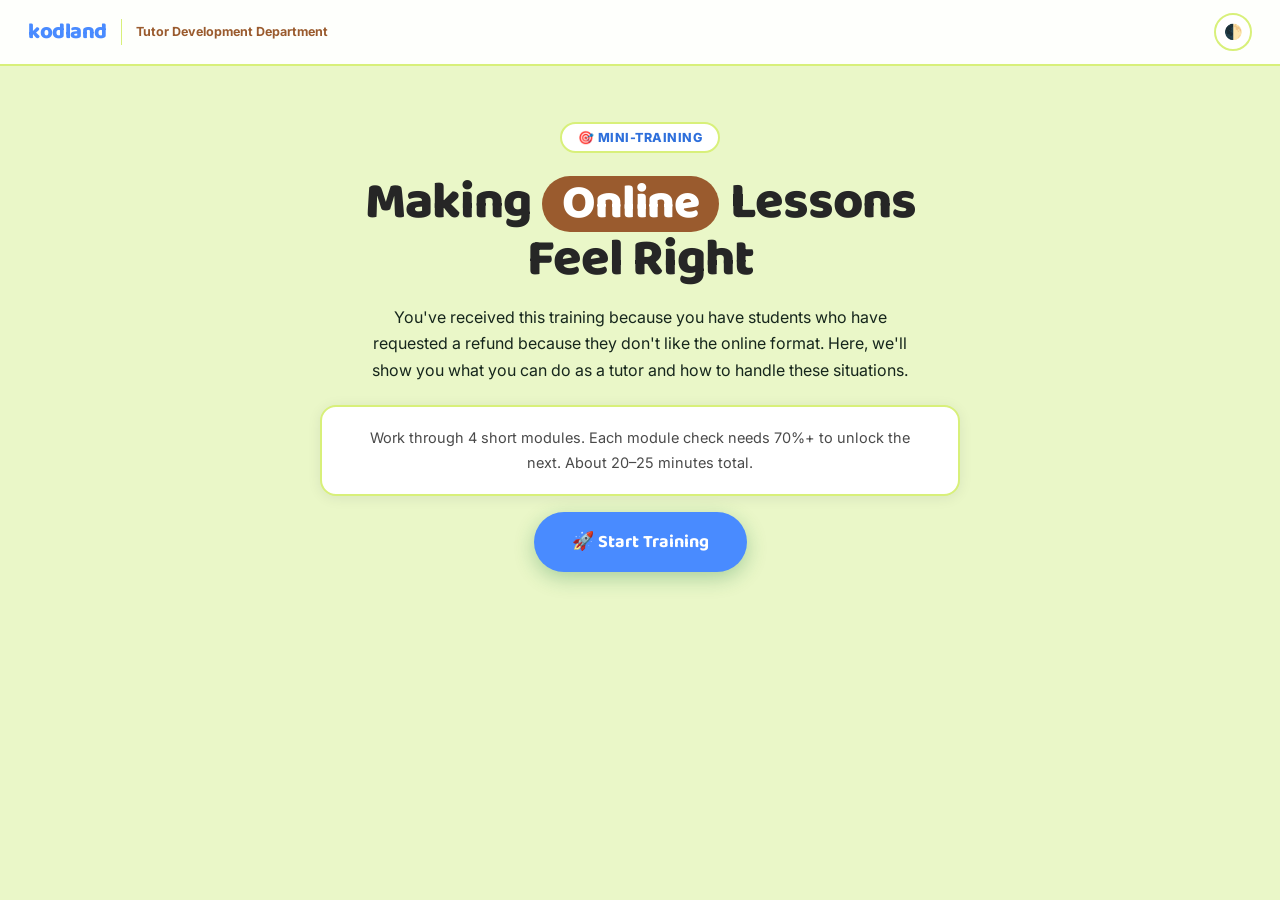
==== index.html @ f3852311 "Add files via upload" ====
<!DOCTYPE html>
<html lang="en">
<head>
<meta charset="UTF-8">
<meta name="viewport" content="width=device-width, initial-scale=1.0">
<title>Mini-Training · Online Format — Kodland Tutor Training</title>
<link href="https://fonts.googleapis.com/css2?family=Baloo+2:wght@600;700;800&family=Inter:wght@400;500;600;700;800&display=swap" rel="stylesheet">
<link rel="stylesheet" href="assets/style.css">
</head>
<body>

<!-- HOME -->
<div id="screen-home" class="screen active">
  <nav class="nav">
    <a class="logo" href="#" onclick="goHome();return false;">
      <span class="logo-mark">kodland</span>
      <span class="logo-div"></span>
      <span class="logo-sub" data-i18n="logoSub"></span>
    </a>
    <div class="nav-r">
      <button class="tbtn" onclick="toggleTheme()">🌓</button>
    </div>
  </nav>
  <div class="hero">
    <div class="hero-inner">
      <div class="eyebrow" data-i18n="heroEyebrow"></div>
      <h1 data-i18n-html="heroTitle"></h1>
      <p data-i18n="heroIntro"></p>
      <div class="card"><p data-i18n="heroWork"></p></div>
      <button class="start-btn" onclick="goDashboard()" data-i18n="startBtn"></button>
    </div>
  </div>
</div>

<!-- DASHBOARD -->
<div id="screen-path" class="screen">
  <nav class="nav">
    <a class="logo" href="#" onclick="goHome();return false;">
      <span class="logo-mark">kodland</span>
      <span class="logo-div"></span>
      <span class="logo-sub" data-i18n="logoSub"></span>
    </a>
    <div class="nav-r">
      <span id="ntag" style="font-size:13px;color:var(--text-muted);font-weight:700;display:none"></span>
      <button class="tbtn" onclick="devUnlockAll()" data-i18n-title="devTitle" title="">🔓</button>
      <button class="tbtn" onclick="toggleTheme()">🌓</button>
    </div>
  </nav>
  <div class="msec">
    <div class="slbl">Your learning path</div>
    <div class="grid" id="mgrid"></div>
  </div>
</div>

<!-- CONTENT -->
<div id="screen-content" class="screen">
  <nav class="nav">
    <a class="logo" href="#" onclick="goHome();return false;">
      <span class="logo-mark">kodland</span>
      <span class="logo-div"></span>
      <span class="logo-sub" data-i18n="logoSub"></span>
    </a>
    <div class="nav-r">
      <button class="tbtn" onclick="goDashboard()" data-i18n-title="backToPath" title="">🏠</button>
      <button class="tbtn" onclick="toggleTheme()">🌓</button>
    </div>
  </nav>
  <div class="cbody" id="contentBody"></div>
</div>

<!-- RESULTS -->
<div id="screen-results" class="screen">
  <nav class="nav">
    <a class="logo" href="#" onclick="goHome();return false;">
      <span class="logo-mark">kodland</span><span class="logo-div"></span><span class="logo-sub" data-i18n="logoSub"></span>
    </a>
    <div class="nav-r"><button class="tbtn" onclick="toggleTheme()">🌓</button></div>
  </nav>
  <div class="rbody" id="resultsBody"></div>
</div>


<script>window.PROG_KEY_OVERRIDE='kl-mt-online_format-progress';</script>
<script src="assets/content-en.js"></script>
<script src="assets/engine.js"></script>
</body>
</html>
---- assets/style.css ----
:root{
  --blue:#498BFF;--blue-d:#2E6FDB;--blue-l:#8FB8FF;
  --coral:#9A5B2E;--coral-d:#7A4521;--pink-hover:#C8895A;--pink-hover-d:#7A4521;
  --green:#D3FF5F;--green-d:#6B9A1E;--green-l:#E9FFB0;
  --ink:#262626;--ink2:#4A4A4A;--muted:#8A8A8A;
  --bg:#EAF7C8;--surface:#FFFFFF;--surface2:#F4FCE0;--border:#D8F07A;
  --text:var(--ink);--text2:var(--ink2);--text-muted:var(--muted);
  --nav-bg:rgba(255,255,255,0.94);--nav-b:#D8F07A;
  --shadow:0 2px 14px rgba(11,31,69,.08);--shadow-h:0 10px 30px rgba(18,59,132,.16);
  --hi-bg:#EEF5FF;--hi-b:#AECBF7;--hi-t:#123B9A;
  --opt-h:#EEF5FF;
  --ok-bg:#EAFBF1;--ok-b:#8FE3B4;--ok-t:#0F7A45;
  --no-bg:#FFF1EF;--no-b:#FFC3B8;--no-t:#B23A26;
  --cute-bg:#FFF9E1;--cute-b:#F6DE94;--cute-t:#8A6412;
  --onbg:var(--ink);--onbg2:var(--ink2);--onbg-muted:var(--muted);
  --r:16px;--rsm:10px;--rpill:999px;
}
[data-theme="dark"]{
  --ink:#ECECEC;--ink2:#B7B7C2;--muted:#8D8D99;
  --bg:#12141A;
  --coral:#D79A66;--coral-d:#9A5B2E;
  --surface:#1C1F27;--surface2:#242830;--border:#333A4A;
  --nav-bg:rgba(18,20,26,0.92);--nav-b:#2A2E3A;
  --shadow:0 2px 14px rgba(0,0,0,.45);--shadow-h:0 10px 30px rgba(0,0,0,.55);
  --hi-bg:rgba(73,139,255,.12);--hi-b:rgba(73,139,255,.4);--hi-t:#8FB8FF;
  --opt-h:#232838;
  --ok-bg:rgba(15,122,69,.15);--ok-b:rgba(15,122,69,.45);--ok-t:#6FE3A4;
  --no-bg:rgba(178,58,38,.15);--no-b:rgba(178,58,38,.45);--no-t:#FF8B76;
  --cute-bg:rgba(138,100,18,.18);--cute-b:rgba(138,100,18,.45);--cute-t:#F6DE94;
  --onbg:var(--ink);--onbg2:var(--ink2);--onbg-muted:var(--muted);
}
*{box-sizing:border-box;margin:0;padding:0}
html{scroll-behavior:smooth}
body{background:var(--bg);color:var(--text);font-family:'Inter',sans-serif;min-height:100vh;overflow-x:hidden;transition:background .25s,color .25s}
.screen{display:none;min-height:100vh;flex-direction:column}
.screen.active{display:flex}
.nav{display:flex;align-items:center;justify-content:space-between;padding:0 28px;height:66px;background:var(--nav-bg);backdrop-filter:blur(14px);border-bottom:2px solid var(--nav-b);position:sticky;top:0;z-index:100}
.logo{display:flex;align-items:center;gap:9px;text-decoration:none;flex-shrink:0}
.logo-mark{font-family:'Baloo 2',sans-serif;font-weight:800;font-size:22px;letter-spacing:-.5px;color:var(--blue);line-height:1;white-space:nowrap}
.logo-sub{font-family:'Inter',sans-serif;font-weight:700;font-size:12.5px;color:var(--coral);white-space:nowrap;line-height:1.3;max-width:180px}
.logo-div{width:1px;height:26px;background:var(--border);margin:0 5px}
.nav-r{display:flex;align-items:center;gap:8px;position:relative}
.tbtn{display:flex;align-items:center;justify-content:center;width:38px;height:38px;border-radius:50%;background:var(--surface);border:2px solid var(--border);color:var(--text2);font-size:15px;cursor:pointer;transition:all .15s;flex-shrink:0}
.tbtn:hover{border-color:var(--blue-l);background:var(--surface2)}
/* HERO */
.hero{padding:56px 40px 40px;text-align:center;position:relative;overflow:hidden}
.hero-inner{position:relative;max-width:640px;margin:0 auto}
.eyebrow{display:inline-flex;align-items:center;gap:6px;background:var(--surface);border:2px solid var(--border);border-radius:var(--rpill);padding:6px 16px;font-family:'Inter',sans-serif;font-size:12.5px;font-weight:800;color:var(--blue-d);margin-bottom:22px;text-transform:uppercase;letter-spacing:.5px}
.hero h1{font-family:'Baloo 2',sans-serif;font-size:clamp(32px,5.2vw,52px);font-weight:800;line-height:1.08;letter-spacing:-1px;color:var(--onbg);margin-bottom:16px}
.h-pill{display:inline-block;background:#9A5B2E;color:#fff;border-radius:var(--rpill);padding:2px 20px;margin:0 2px;font-size:.92em}
.hero p{color:#16261c;font-size:16px;line-height:1.65;margin-bottom:22px;max-width:560px;margin-left:auto;margin-right:auto;position:relative;z-index:1}
[data-theme="dark"] .hero p{color:var(--onbg2)}
.hero-reasons{max-width:560px;margin:0 auto 24px;text-align:left;display:flex;flex-direction:column;gap:10px}
.hr-item{display:flex;gap:13px;align-items:center;background:var(--surface);border:2px solid var(--border);border-radius:14px;padding:13px 17px;font-size:14.5px;color:var(--text2);line-height:1.55;box-shadow:var(--shadow)}
.hr-item .hr-ic{flex-shrink:0;font-size:18px;line-height:1;width:38px;height:38px;border-radius:50%;background:var(--hi-bg);display:flex;align-items:center;justify-content:center}
.hr-item:nth-child(2) .hr-ic{background:#E4F5D3}
.hr-item:nth-child(3) .hr-ic{background:#FFE9F2}
.start-btn{display:inline-block;padding:16px 38px;background:var(--blue);color:#fff;border:none;border-radius:var(--rpill);font-family:'Baloo 2',sans-serif;font-size:18px;font-weight:700;cursor:pointer;transition:all .15s;box-shadow:0 6px 20px rgba(20,120,60,.3);margin-top:4px}
.start-btn:hover{background:var(--pink-hover-d);transform:translateY(-2px);box-shadow:0 8px 24px rgba(212,160,23,.4)}
/* DASHBOARD */
.msec{padding:8px 32px 70px;max-width:1080px;margin:0 auto;width:100%}
.slbl{font-family:'Baloo 2',sans-serif;font-size:13px;font-weight:700;text-transform:uppercase;letter-spacing:1.5px;color:var(--onbg-muted);margin-bottom:16px;margin-top:4px}
.grid{display:grid;grid-template-columns:repeat(auto-fill,minmax(290px,1fr));gap:16px}
.mc{background:var(--surface);border:2px solid var(--border);border-radius:var(--r);overflow:hidden;cursor:pointer;transition:transform .2s,box-shadow .2s,border-color .2s;box-shadow:var(--shadow)}
.mc:hover:not(.locked){transform:translateY(-4px);box-shadow:var(--shadow-h)}
.mc.locked{opacity:.5;cursor:not-allowed}
.mc.done{border-color:var(--blue)}
.mc-stripe{height:7px}
.mc-body{padding:22px}
.mc-top{display:flex;align-items:center;justify-content:space-between;margin-bottom:9px}
.mc-num{font-size:12px;font-weight:800;letter-spacing:.8px;text-transform:uppercase;color:var(--text-muted)}
.mc-em{font-size:32px}
.mc-title{font-family:'Baloo 2',sans-serif;font-size:22px;font-weight:700;letter-spacing:-.2px;color:var(--text);margin-bottom:7px;line-height:1.15}
.mc-desc{font-size:14.5px;color:var(--text2);line-height:1.6}
.mc-foot{margin-top:16px;display:flex;align-items:center;justify-content:space-between}
.badge{font-family:'Inter',sans-serif;font-size:11px;font-weight:800;letter-spacing:.3px;padding:5px 13px;border-radius:var(--rpill);text-transform:uppercase}
.bd{background:#E4F5D3;color:var(--green-d);border:1.5px solid var(--green)}
.bs{background:var(--coral);color:#fff;border:1.5px solid var(--coral-d)}
.bl{background:var(--surface2);color:var(--text-muted);border:1.5px solid var(--border)}
.br{background:#DCEBFF;color:var(--blue-d);border:1.5px solid var(--blue-l)}
[data-theme="dark"] .bd{background:rgba(211,255,95,.15);color:var(--green);border-color:rgba(211,255,95,.4)}
[data-theme="dark"] .br{background:rgba(73,139,255,.15);color:var(--blue-l);border-color:rgba(73,139,255,.4)}
.stag{font-size:12.5px;color:var(--text-muted);font-weight:600}
.stag b{color:var(--text)}
/* CONTENT */
.cbody{padding:38px 40px 60px;max-width:820px;margin:0 auto;width:100%;flex:1}
.meyebrow{font-size:11.5px;font-weight:800;text-transform:uppercase;letter-spacing:1px;color:var(--onbg-muted);margin-bottom:9px}
.mh1{font-family:'Baloo 2',sans-serif;font-size:clamp(26px,4vw,38px);font-weight:800;letter-spacing:-.6px;line-height:1.12;color:var(--onbg);margin-bottom:16px}
.mobj{background:var(--surface);border:2px solid var(--border);border-left:5px solid var(--coral);border-radius:0 var(--rsm) var(--rsm) 0;padding:14px 18px;font-size:14.5px;color:var(--text2);line-height:1.6;margin-bottom:34px}
.mobj strong{color:var(--text)}
.sch{font-family:'Baloo 2',sans-serif;font-size:24px;font-weight:800;margin:44px 0 18px;color:var(--onbg);display:flex;align-items:center;gap:12px;letter-spacing:-.3px}
.sch::before{content:'';width:12px;height:12px;border-radius:4px;background:var(--coral);flex-shrink:0;transform:rotate(45deg)}
.sch::after{content:'';flex:1;height:3px;background:var(--coral);border-radius:2px;opacity:.4}
.card{background:var(--surface);border:2px solid var(--border);border-radius:var(--r);padding:19px 21px;margin-bottom:12px;box-shadow:var(--shadow)}
.card h4{font-family:'Baloo 2',sans-serif;font-size:15px;font-weight:700;color:var(--text);margin-bottom:8px}
.card p,.card li{font-size:14.5px;color:var(--text2);line-height:1.7}
.card ul,.card ol{padding-left:18px}
.card li{margin-bottom:6px}
.card p strong,.card li strong{color:var(--text)}
.card p{margin-bottom:10px}
.card p:last-child{margin-bottom:0}
.tbl-wrap{overflow-x:auto;margin-top:4px}
.card table{width:100%;border-collapse:collapse;font-size:13.6px;line-height:1.55}
.card th{text-align:left;padding:9px 11px;border-bottom:2px solid var(--border);font-family:'Baloo 2',sans-serif;font-size:12.8px;color:var(--text)}
.card td{padding:9px 11px;border-bottom:1px solid var(--border);color:var(--text2);vertical-align:top}
.card tr:last-child td{border-bottom:none}
.card.hi{background:var(--hi-bg);border-color:var(--hi-b)}
.card.hi h4{color:var(--hi-t);font-size:16.5px}
.card.hi p,.card.hi li{color:var(--hi-t);opacity:.92}
.card.ok{background:var(--ok-bg);border-color:var(--ok-b)}
.card.ok h4{color:var(--ok-t)}
.card.ok p,.card.ok li{color:var(--ok-t);opacity:.92}
.card.danger{background:var(--no-bg);border-color:var(--no-b)}
.card.danger h4{color:var(--no-t)}
.card.danger p,.card.danger li{color:var(--no-t);opacity:.92}
.card.danger th{color:var(--no-t);border-color:var(--no-b)}
.card.danger td{color:var(--no-t);opacity:.9;border-color:var(--no-b)}
.card.cute{background:var(--cute-bg);border-color:var(--cute-b)}
.card.cute h4{color:var(--cute-t);font-size:16.5px}
.card.cute p,.card.cute li{color:var(--cute-t);opacity:.92}
.acc-item{background:var(--surface);border:2px solid var(--border);border-radius:var(--r);margin-bottom:12px;box-shadow:var(--shadow);overflow:hidden}
.acc-item summary{cursor:pointer;list-style:none;padding:18px 22px;font-family:'Baloo 2',sans-serif;font-weight:700;font-size:16px;display:flex;align-items:center;justify-content:space-between;gap:10px}
.acc-item summary::-webkit-details-marker{display:none}
.acc-item summary::after{content:'▾';font-size:14px;color:var(--text-muted);flex-shrink:0;transition:transform .2s}
.acc-item[open] summary::after{transform:rotate(180deg)}
.acc-item .acc-body{padding:0 22px 20px}
.acc-big-title{font-family:'Baloo 2',sans-serif;font-weight:800;font-size:23px;margin:30px 0 16px;text-align:center}
.sib{padding:16px 18px}
.sib-head{display:flex;align-items:center;gap:14px;margin-bottom:10px}
.sib-ic{font-size:38px;line-height:1;flex-shrink:0;width:52px;height:52px;display:flex;align-items:center;justify-content:center;background:var(--surface2);border-radius:50%}
.sib-head h4{font-family:'Baloo 2',sans-serif;font-size:19px;font-weight:800;line-height:1.25;color:var(--text)}
.sib-body{font-size:13.5px;line-height:1.55}
.sib-body ul,.sib-body ol{margin:0;padding-left:20px}
.sib-body li{margin-bottom:5px}
.sib-body p{margin-bottom:6px}
.notice-line{display:flex;align-items:flex-start;gap:10px;background:var(--surface2);border-radius:var(--rsm);padding:12px 14px;margin-bottom:12px;font-size:13.5px;line-height:1.5}
.notice-line .nl-ic{font-size:22px;flex-shrink:0}
.doavoid{display:grid;grid-template-columns:1fr 1fr;gap:14px;margin-bottom:14px}
@media(max-width:600px){.doavoid{grid-template-columns:1fr}}
.doavoid .dobox,.doavoid .avoidbox{border-radius:var(--r);padding:18px 19px;box-shadow:var(--shadow)}
.doavoid .dobox{background:var(--ok-bg);border:2px solid var(--ok-b)}
.doavoid .avoidbox{background:var(--no-bg);border:2px solid var(--no-b)}
.doavoid h5{font-family:'Baloo 2',sans-serif;font-weight:800;font-size:14.5px;margin-bottom:11px;display:flex;align-items:center;gap:7px}
.doavoid .dobox h5{color:var(--ok-t)}
.doavoid .avoidbox h5{color:var(--no-t)}
.doavoid ul{list-style:none;padding:0;margin:0;display:flex;flex-direction:column;gap:10px}
.doavoid li{display:flex;gap:8px;font-size:13.6px;line-height:1.55}
.doavoid .dobox li{color:var(--ok-t)}
.doavoid .avoidbox li{color:var(--no-t)}
.doavoid li .lic{flex-shrink:0}
.doavoid em{opacity:.85}
.pattern-row{display:grid;grid-template-columns:repeat(3,1fr);gap:14px;margin-bottom:14px}
@media(max-width:760px){.pattern-row{grid-template-columns:1fr}}
.pattern-card{background:var(--surface);border:2px solid var(--border);border-radius:var(--r);padding:22px 20px;box-shadow:var(--shadow);text-align:center;display:flex;flex-direction:column}
.pattern-ic{font-size:38px;margin-bottom:10px}
.pattern-title{font-family:'Baloo 2',sans-serif;font-weight:800;font-size:16px;margin-bottom:9px;color:var(--text)}
.pattern-desc{font-size:12.8px;color:var(--text2);margin-bottom:12px;line-height:1.5;font-style:italic}
.pattern-note{font-size:12.8px;color:var(--text2);line-height:1.55;text-align:left;background:var(--surface2);border-radius:10px;padding:11px 13px;margin-top:auto}
.mobj-box{display:flex;gap:16px;align-items:flex-start;background:var(--surface);border:2px solid var(--border);border-radius:var(--r);padding:18px 20px;margin-bottom:34px;box-shadow:var(--shadow)}
.mobj-ic{width:46px;height:46px;border-radius:50%;background:var(--hi-bg);display:flex;align-items:center;justify-content:center;font-size:21px;flex-shrink:0}
.mobj-txt strong{font-family:'Baloo 2',sans-serif;font-size:11.5px;text-transform:uppercase;letter-spacing:.6px;color:var(--coral);display:block;margin-bottom:5px}
.mobj-txt p{font-size:14.5px;color:var(--text2);line-height:1.6;margin:0}
.mc-em-circle{width:54px;height:54px;border-radius:50%;display:flex;align-items:center;justify-content:center;font-size:27px;flex-shrink:0}
.co-star{background:#FFF6DC;border-color:#F4D883;color:#8A6412}
[data-theme="dark"] .co-star{background:rgba(244,216,131,.15);border-color:rgba(244,216,131,.4);color:#F4D883}
.step-flow{display:flex;align-items:stretch;gap:8px;margin-bottom:14px;flex-wrap:wrap}
.step-box{flex:1;min-width:160px;background:var(--surface);border:2px solid var(--border);border-radius:var(--r);padding:18px 15px;text-align:center;box-shadow:var(--shadow);display:flex;flex-direction:column;align-items:center;justify-content:flex-start}
.step-ic{font-size:32px;margin-bottom:9px}
.step-lbl{font-size:13px;color:var(--text2);line-height:1.45;font-weight:600}
.step-arrow{display:flex;align-items:center;justify-content:center;font-size:22px;color:var(--coral);flex:0 0 auto;font-weight:800}
@media(max-width:700px){.step-flow{flex-direction:column}.step-arrow{transform:rotate(90deg);margin:-4px auto}}
.bigstat{display:flex;gap:22px;align-items:center;background:var(--surface);border:2px solid var(--border);border-radius:var(--r);padding:24px 26px;margin-bottom:14px;box-shadow:var(--shadow)}
.bigstat-num{font-family:'Baloo 2',sans-serif;font-size:54px;font-weight:800;color:var(--blue-d);flex-shrink:0;line-height:1;min-width:110px;text-align:center}
.bigstat-txt{font-size:14px;color:var(--text2);line-height:1.65}
.bigstat-txt strong{color:var(--text)}
@media(max-width:560px){.bigstat{flex-direction:column;text-align:center}}
.ck-list{display:flex;flex-direction:column;gap:11px;background:var(--surface);border:2px solid var(--border);border-radius:var(--r);padding:18px 20px;margin-bottom:12px;box-shadow:var(--shadow)}
.ck-row{display:flex;gap:11px;align-items:flex-start;font-size:14px;color:var(--text2);line-height:1.55}
.ck-box{flex-shrink:0;font-size:18px;color:var(--blue-d);margin-top:-1px}
.nc-list{display:flex;flex-direction:column;gap:12px;margin-bottom:12px}
.nc-row{display:flex;gap:14px;align-items:flex-start;background:var(--surface);border:2px solid var(--border);border-radius:var(--r);padding:15px 18px;box-shadow:var(--shadow)}
.nc-num{flex-shrink:0;width:32px;height:32px;border-radius:50%;background:var(--blue-l);color:var(--blue-d);display:flex;align-items:center;justify-content:center;font-family:'Baloo 2',sans-serif;font-weight:800;font-size:15px}
.nc-txt{font-size:14px;color:var(--text2);line-height:1.6;padding-top:4px}
.mt-pic-crop{position:relative;overflow:hidden;border-radius:var(--r);border:2px solid var(--border);box-shadow:var(--shadow);margin:4px 0 14px;background:var(--surface)}
.mt-pic-crop img{position:absolute;display:block;max-width:none;height:auto}
.sib-strat{display:inline-flex;align-items:center;gap:6px;font-family:'Baloo 2',sans-serif;font-weight:800;font-size:15px;color:var(--coral-d);text-transform:uppercase;letter-spacing:.5px;margin:0 0 6px}
.dt{margin-bottom:16px;scroll-margin-top:90px}
.dt-bar{display:grid;grid-template-columns:repeat(auto-fit,minmax(150px,1fr));gap:10px;margin-bottom:14px}
@media(max-width:700px){.dt-bar{grid-template-columns:repeat(2,1fr)}}
.dt-btn{display:flex;flex-direction:column;align-items:center;gap:6px;background:var(--surface);border:2px solid var(--border);border-radius:var(--r);padding:14px 8px 12px;font-family:'Baloo 2',sans-serif;font-weight:800;font-size:14.5px;color:var(--text2);cursor:pointer;box-shadow:var(--shadow);transition:transform .15s,border-color .15s,background .15s}
.dt-btn:hover{transform:translateY(-2px)}
.dt-btn.on{border-color:var(--coral);background:var(--hi-bg);color:var(--text)}
.dt-btn-ic{font-size:36px;line-height:1}
.dt-btn-lbl{line-height:1.2;text-align:center}
.dt-panel{display:none}
.dt-panel.on{display:block;animation:dtIn .25s ease}
@keyframes dtIn{from{opacity:0;transform:translateY(6px)}to{opacity:1;transform:none}}
.dt-intro{display:flex;gap:16px;align-items:flex-start;background:var(--surface);border:2px solid var(--border);border-left:6px solid var(--coral);border-radius:var(--r);padding:18px 20px;margin-bottom:12px;box-shadow:var(--shadow)}
.dt-intro-ic{font-size:46px;line-height:1;flex-shrink:0}
.dt-intro-t{font-family:'Baloo 2',sans-serif;font-weight:800;font-size:20px;color:var(--text);margin-bottom:4px}
.dt-intro p{font-size:14.5px;color:var(--text2);line-height:1.65;margin:0}
.dt-intro p strong{color:var(--text)}
.dt-panel .icon-grid{grid-template-columns:repeat(auto-fit,minmax(300px,1fr))}
.dt-panel .icon-grid-item{padding:16px 16px}
.dt-panel .igi-ic{width:56px;height:56px;font-size:30px}
.dt-panel .igi-txt{font-size:14px}
.dt-next{display:block;margin:6px 0 0 auto;background:var(--coral);color:#fff;border:none;border-radius:999px;padding:11px 22px;font-family:'Baloo 2',sans-serif;font-weight:800;font-size:14.5px;cursor:pointer;box-shadow:var(--shadow)}
.dt-next:hover{background:var(--pink-hover-d)}
.dt-done{text-align:right;font-family:'Baloo 2',sans-serif;font-weight:800;font-size:14.5px;color:var(--green-d);margin-top:6px}
.co-body .cv-see{display:flex;gap:8px;align-items:flex-start;margin-bottom:8px}
.co-body .cv-do{display:flex;gap:8px;align-items:flex-start}
.co-body .cv-lbl{flex-shrink:0;font-size:15px}
.icon-grid{display:grid;grid-template-columns:repeat(auto-fit,minmax(220px,1fr));gap:12px;margin-bottom:12px}
.icon-grid-item{display:flex;gap:12px;align-items:flex-start;background:var(--surface);border:2px solid var(--border);border-radius:var(--r);padding:15px 16px;box-shadow:var(--shadow)}
.igi-ic{font-size:24px;flex-shrink:0;width:36px;height:36px;border-radius:50%;background:var(--hi-bg);display:flex;align-items:center;justify-content:center}
.igi-txt{font-size:13.5px;color:var(--text2);line-height:1.55}
.igi-txt strong{color:var(--text)}
.tl-wrap{display:flex;flex-direction:column;margin-bottom:14px}
.tl-item{display:flex;gap:14px;background:var(--surface);border:2px solid var(--border);border-radius:var(--r);padding:16px 18px;box-shadow:var(--shadow)}
.tl-ic{width:42px;height:42px;border-radius:50%;background:var(--hi-bg);display:flex;align-items:center;justify-content:center;font-size:20px;flex-shrink:0}
.tl-lbl{font-family:'Baloo 2',sans-serif;font-weight:800;font-size:12.5px;color:var(--coral-d);text-transform:uppercase;letter-spacing:.4px;margin-bottom:7px}
.tl-body{flex:1}
.tl-body ul{padding-left:18px;margin:0}
.tl-body li{font-size:13.5px;color:var(--text2);line-height:1.6;margin-bottom:5px}
.tl-body li:last-child{margin-bottom:0}
.tl-connector{width:2px;height:16px;background:var(--border);margin-left:39px}
.tbl-full{width:100vw;position:relative;left:50%;right:50%;margin-left:-50vw;margin-right:-50vw;padding:0 max(20px,calc(50vw - 570px));overflow-x:auto;box-sizing:border-box}
.tbl-full table{min-width:1100px}
.tbl-full .card{margin:0}
.tbl-full table tr:nth-child(even){background:var(--surface2)}
.tbl-full table th{position:sticky;top:0;background:var(--blue);color:#fff}
.rule-row{display:flex;flex-direction:column;gap:10px;margin-bottom:14px}
.rule-card{display:flex;gap:14px;align-items:flex-start;background:var(--surface);border:2px solid var(--border);border-left:5px solid var(--blue);border-radius:var(--r);padding:15px 18px;box-shadow:var(--shadow)}
.rule-num{width:32px;height:32px;border-radius:50%;background:var(--blue);color:#fff;font-family:'Baloo 2',sans-serif;font-weight:800;font-size:14px;display:flex;align-items:center;justify-content:center;flex-shrink:0}
.rule-ic{font-size:22px;flex-shrink:0}
.rule-txt{font-size:13.8px;color:var(--text2);line-height:1.55}
.rule-txt strong{color:var(--text)}
.bo-mock{background:#211E33;border-radius:16px;padding:22px 22px 18px;color:#EDEAF9;font-family:'Segoe UI',Inter,sans-serif;margin-bottom:14px;box-shadow:var(--shadow-h);position:relative;margin-top:10px}
.bo-mock-tag{position:absolute;top:-12px;left:18px;background:var(--coral);color:#fff;font-family:'Baloo 2',sans-serif;font-size:11px;font-weight:800;padding:5px 13px;border-radius:999px;text-transform:uppercase;letter-spacing:.4px;box-shadow:0 3px 8px rgba(0,0,0,.25)}
/* BO SIMULATION EMBED (breaks out of the content column on purpose) */
.sim-embed{position:relative;left:50%;right:50%;margin-left:-50vw;margin-right:-50vw;width:100vw;max-width:100vw;margin-top:18px;margin-bottom:22px}
.sim-embed-inner{max-width:1440px;margin:0 auto;padding:0 16px}
.sim-embed-tag{display:inline-block;background:var(--coral);color:#fff;font-family:'Baloo 2',sans-serif;font-size:11px;font-weight:800;padding:5px 13px;border-radius:999px;text-transform:uppercase;letter-spacing:.4px;margin-bottom:10px}
.sim-embed iframe{width:100%;height:480px;border:2px solid var(--border);border-radius:16px;box-shadow:var(--shadow-h);display:block;background:#211E33}
@media(max-width:760px){.sim-embed iframe{height:420px}}
.bo-tabs{display:flex;gap:8px;margin-bottom:14px;flex-wrap:wrap}
.bo-tab{padding:8px 16px;border-radius:8px;border:1px solid #3A3460;background:#2C2846;color:#C3BEDA;font-size:12.5px;font-weight:700;cursor:pointer;font-family:inherit}
.bo-tab.active{background:#498BFF;color:#fff;border-color:#498BFF}
.bo-field{display:flex;gap:10px;padding:9px 0;border-bottom:1px solid rgba(255,255,255,.07);font-size:13px;color:#C3BEDA}
.bo-field:last-child{border-bottom:none}
.bo-field b{color:#fff;min-width:110px;display:inline-block}
.bo-comment{background:#2C2846;border-radius:10px;padding:13px 15px;font-size:12.8px;color:#C3BEDA;line-height:1.65;margin-top:2px}
.bo-comment .role{display:inline-block;background:#3A3460;color:#AEB8FA;font-size:10px;font-weight:800;padding:2px 8px;border-radius:5px;margin-bottom:7px}
.bo-progress-head{display:flex;justify-content:space-between;align-items:flex-start;flex-wrap:wrap;gap:10px;margin-bottom:14px}
.bo-select{background:#342E56;border:1px solid #3A3460;color:#EDEAF9;padding:7px 12px;border-radius:8px;font-size:12.5px;font-family:inherit}
.bo-status{font-size:12px;color:#C3BEDA;display:flex;align-items:center;gap:4px;flex-wrap:wrap}
.bo-status b{color:#fff}
.bo-info-ic{width:22px;height:22px;border-radius:50%;background:#342E56;color:#8FB8FF;display:inline-flex;align-items:center;justify-content:center;font-size:12px;cursor:pointer;border:1px solid #3A3460;margin-left:4px}
.bo-grid-row{display:flex;align-items:center;gap:10px;margin-bottom:12px;flex-wrap:wrap}
.bo-mod-lbl{width:28px;font-weight:800;color:#fff;font-size:13px;flex-shrink:0}
.bo-cell-wrap{display:flex;flex-direction:column;align-items:center;gap:4px;width:66px}
.bo-cell-lbl{font-size:9.5px;color:#8B85A6}
.bo-cell{padding:6px 0;width:100%;text-align:center;border-radius:999px;font-size:11px;font-weight:700}
.bo-cell.attended{background:rgba(52,211,153,.18);color:#7FE8BE}
.bo-cell.absent{background:rgba(242,113,109,.2);color:#FF9C97}
.bo-cell.notsubmitted{background:rgba(242,140,109,.22);color:#FFA98F}
.bo-cell.reviewed{background:rgba(52,211,153,.18);color:#7FE8BE}
.bo-cell.next{background:#342E56;color:#6b6584}
.bo-mod-total{font-size:11.5px;color:#8B85A6;margin-left:4px}
.bo-legend{display:none;position:absolute;top:6px;right:0;background:#fff;color:#2a2540;border-radius:10px;padding:15px 17px;box-shadow:0 10px 30px rgba(0,0,0,.45);z-index:20;width:min(430px,90vw);font-size:12px}
.bo-legend.show{display:block}
.bo-legend-cols{display:grid;grid-template-columns:1fr 1fr;gap:16px}
.bo-legend h6{font-size:11px;text-transform:uppercase;letter-spacing:.4px;color:#8A84A3;margin-bottom:8px}
.bo-legend-row{display:flex;align-items:center;gap:7px;margin-bottom:7px;line-height:1.3}
.bo-legend-dot{width:10px;height:10px;border-radius:50%;flex-shrink:0}
@media(max-width:560px){.bo-legend-cols{grid-template-columns:1fr}.bo-cell-wrap{width:58px}}
.two-col{display:grid;grid-template-columns:1fr 1fr;gap:12px}
@media(max-width:600px){.two-col{grid-template-columns:1fr}}
.three-col{display:grid;grid-template-columns:1fr 1fr 1fr;gap:12px}
@media(max-width:760px){.three-col{grid-template-columns:1fr}}
.divider{border:none;border-top:2px solid var(--border);margin:34px 0}
.ctabtn{display:block;width:100%;padding:17px;background:var(--blue);color:#fff;border:none;border-radius:var(--rpill);font-family:'Baloo 2',sans-serif;font-size:18px;font-weight:700;cursor:pointer;transition:all .15s;margin-bottom:40px;margin-top:4px;box-shadow:0 4px 16px rgba(20,120,60,.28)}
.ctabtn:hover{background:var(--pink-hover-d);transform:translateY(-2px);box-shadow:0 6px 20px rgba(212,160,23,.4)}
.ctabtn:disabled{opacity:.4;cursor:not-allowed;transform:none;box-shadow:none}
@media(max-width:640px){.cbody,.msec,.hero{padding-left:18px;padding-right:18px}}
/* VIDEO SLOT (placeholder — no footage yet) */
.vslot{background:#000000;border:2px solid #2A2A2A;border-radius:var(--r);padding:22px 22px 20px;margin-bottom:12px;color:#EAEAEA}
.vslot-top{display:flex;align-items:center;gap:10px;margin-bottom:10px}
.vslot-ic{width:38px;height:38px;border-radius:50%;background:rgba(255,255,255,.08);display:flex;align-items:center;justify-content:center;font-size:17px;flex-shrink:0}
.vslot-title{font-family:'Baloo 2',sans-serif;font-weight:700;font-size:15px;color:#fff}
.vslot-meta{font-size:11.5px;color:#8FB8FF;text-transform:uppercase;letter-spacing:.5px;font-weight:800;margin-top:2px}
.vslot-frame{background:#000000;border:1px solid rgba(255,255,255,.15);border-radius:12px;padding:26px;text-align:center;margin-bottom:12px;overflow:hidden}
.vslot-frame .big{font-size:30px;margin-bottom:6px}
.vslot-frame .lbl{font-size:12.5px;color:#8FB8FF;font-weight:700}
.vslot-brief{font-size:13px;line-height:1.6;color:#CFCFCF;font-style:italic}
/* CALLOUT (guide-style emoji callouts) */
.callout{display:flex;gap:12px;border-radius:var(--rsm);padding:15px 17px;margin-bottom:12px;font-size:14.3px;line-height:1.68;border:1.5px solid}
.co-ic{font-size:19px;flex-shrink:0;margin-top:1px}
.co-body p{margin-bottom:8px}
.co-body p:last-child{margin-bottom:0}
.co-body ul,.co-body ol{padding-left:18px;margin-bottom:8px}
.co-body li{margin-bottom:4px}
.co-target{background:var(--hi-bg);border-color:var(--hi-b);color:var(--hi-t)}
.co-warn{background:#FFF6EE;border-color:#FBD9B0;color:#9A5B12}
[data-theme="dark"] .co-warn{background:rgba(154,91,18,.18);border-color:rgba(154,91,18,.45);color:#F5B971}
.co-danger{background:var(--no-bg);border-color:var(--no-b);color:var(--no-t)}
.co-ok{background:var(--ok-bg);border-color:var(--ok-b);color:var(--ok-t)}
.co-cute{background:var(--cute-bg);border-color:var(--cute-b);color:var(--cute-t)}
.co-idea{background:#EFFAFF;border-color:#B9E6FA;color:#0B5E85}
[data-theme="dark"] .co-idea{background:rgba(11,94,133,.18);border-color:rgba(11,94,133,.45);color:#7FD4F5}
.co-loop{background:var(--hi-bg);border-color:var(--hi-b);color:var(--hi-t)}
.co-body b,.co-body strong{color:inherit}
/* INTERACTION (selection-based exercises) */
.ix-wrap{background:var(--surface);border:2px solid var(--border);border-radius:var(--r);padding:24px;margin-bottom:16px;box-shadow:var(--shadow)}
.ix-badge{display:inline-flex;align-items:center;gap:6px;background:#DDF3E5;color:var(--blue-d);border:1.5px solid var(--blue-l);border-radius:var(--rpill);padding:5px 14px;font-size:11.5px;font-weight:800;text-transform:uppercase;letter-spacing:.4px;margin-bottom:14px}
[data-theme="dark"] .ix-badge{background:rgba(143,224,180,.15);color:var(--blue-l)}
.ix-title{font-family:'Baloo 2',sans-serif;font-size:18px;font-weight:800;color:var(--text);margin-bottom:8px}
.ix-instr{font-size:14px;color:var(--text2);line-height:1.6;margin-bottom:18px}
.ix-card{background:var(--surface2);border:2px solid var(--border);border-radius:var(--rsm);padding:14px 16px;margin-bottom:10px;font-size:14px;color:var(--text);cursor:pointer;transition:all .15s;line-height:1.55}
.ix-card:hover:not(.locked){border-color:var(--blue-l);transform:translateY(-1px)}
.ix-card.locked{cursor:default}
.ix-card.correct{background:var(--ok-bg);border-color:var(--ok-b);color:var(--ok-t)}
.ix-card.wrong{background:var(--no-bg);border-color:var(--no-b);color:var(--no-t)}
.ix-zones{display:grid;grid-template-columns:repeat(auto-fit,minmax(180px,1fr));gap:10px;margin-top:14px}
.ix-zone{border:2px dashed var(--border);border-radius:var(--rsm);padding:12px;text-align:center;font-family:'Baloo 2',sans-serif;font-weight:700;font-size:13px;color:var(--text2)}
.ix-zone-btn{display:block;width:100%;padding:9px 8px;margin-top:8px;border-radius:8px;border:2px solid var(--border2,var(--border));background:var(--surface);font-family:'Inter',sans-serif;font-weight:700;font-size:12.5px;cursor:pointer;color:var(--text2)}
.ix-zone-btn:hover:not(:disabled){border-color:var(--blue-l);color:var(--blue-d)}
.ix-zone-btn:disabled{opacity:.4;cursor:not-allowed}
.ix-zone-btn.correct-zone{opacity:1!important;background:var(--ok-bg);border-color:var(--ok-b);color:var(--ok-t)}
.ix-zone-btn.wrong-zone{opacity:1!important;background:var(--no-bg);border-color:var(--no-b);color:var(--no-t)}
.ix-fb{margin-top:8px;font-size:13px;line-height:1.55;border-radius:8px;padding:9px 12px}
.ix-fb.ok{background:var(--ok-bg);color:var(--ok-t)}
.ix-fb.bad{background:var(--no-bg);color:var(--no-t)}
.ix-progress{font-size:12.5px;color:var(--text-muted);font-weight:700;margin-top:14px;text-align:right}
.ix-nextbtn{display:none;margin-top:16px;width:100%;padding:14px;background:var(--blue);color:#fff;border:none;border-radius:var(--rpill);font-family:'Baloo 2',sans-serif;font-size:16px;font-weight:700;cursor:pointer}
.ix-nextbtn.show{display:block}
.ix-nextbtn:hover{background:var(--pink-hover-d)}
.ix-sim-link{display:flex;gap:16px;align-items:center;background:var(--hi-bg);border:2px solid var(--hi-b);border-radius:var(--r);padding:20px;margin-bottom:16px}
.ix-sim-link .em{font-size:34px;flex-shrink:0}
.ix-sim-link a.simbtn{display:inline-block;margin-top:8px;background:var(--blue);color:#fff;padding:10px 20px;border-radius:var(--rpill);font-family:'Baloo 2',sans-serif;font-weight:700;font-size:14px;text-decoration:none}
.ix-sim-link a.simbtn:hover{background:var(--pink-hover-d)}
/* QUIZ */
.qbody{padding:38px 40px;max-width:700px;margin:0 auto;width:100%;flex:1}
.qpt{height:8px;background:var(--surface2);border:1.5px solid var(--border);border-radius:var(--rpill);margin-bottom:38px;overflow:hidden}
.qpf{height:100%;background:linear-gradient(90deg,var(--blue),var(--coral));border-radius:var(--rpill);transition:width .4s ease}
.qctr{font-size:12.5px;font-weight:800;text-transform:uppercase;letter-spacing:1px;color:var(--onbg-muted);margin-bottom:11px}
.qtxt{font-family:'Baloo 2',sans-serif;font-size:22px;font-weight:700;letter-spacing:-.3px;line-height:1.35;margin-bottom:28px;color:var(--onbg)}
.qopts{display:flex;flex-direction:column;gap:11px}
.qopt{background:var(--surface);border:2px solid var(--border);border-radius:var(--r);padding:15px 19px;cursor:pointer;font-size:14.5px;color:var(--text);font-family:'Inter',sans-serif;font-weight:500;transition:all .15s;text-align:left;line-height:1.5;box-shadow:var(--shadow)}
.qopt:hover:not(.answered){background:var(--opt-h);border-color:var(--blue-l)}
.qopt.correct{background:var(--ok-bg);border-color:var(--ok-b);color:var(--ok-t)}
.qopt.wrong{background:var(--no-bg);border-color:var(--no-b);color:var(--no-t)}
.qopt.answered{cursor:default}
.qfb{display:none;margin-top:15px;border-radius:var(--rsm);padding:14px 17px;font-size:14.5px;line-height:1.6;border:2px solid}
.qfb.show{display:block}
.qfb.ok{background:var(--ok-bg);border-color:var(--ok-b);color:var(--ok-t)}
.qfb.bad{background:var(--no-bg);border-color:var(--no-b);color:var(--no-t)}
.qnxt{display:none;margin-top:19px;width:100%;padding:15px;background:var(--blue);color:#fff;border:none;border-radius:var(--rpill);font-family:'Baloo 2',sans-serif;font-size:17px;font-weight:700;cursor:pointer;transition:all .15s}
.qnxt.show{display:block}
.qnxt:hover{background:var(--pink-hover-d)}
/* RESULTS */
.rbody{padding:64px 40px;max-width:540px;margin:0 auto;text-align:center;flex:1}
.remi{font-size:66px;margin-bottom:15px}
.rtitle{font-family:'Baloo 2',sans-serif;font-size:31px;font-weight:800;letter-spacing:-.4px;color:var(--onbg)}
.rpct{font-family:'Baloo 2',sans-serif;font-size:64px;font-weight:800;line-height:1;margin:15px 0 7px}
.rpct.pass{color:var(--blue)}
.rpct.fail{color:var(--no-t)}
.rsub{color:var(--onbg2);font-size:15.5px;line-height:1.65;margin-bottom:32px}
.bdark{display:block;width:100%;padding:15px 24px;margin-bottom:10px;background:var(--blue);color:#fff;border:none;border-radius:var(--rpill);font-family:'Baloo 2',sans-serif;font-size:17px;font-weight:700;cursor:pointer;transition:all .15s}
.bdark:hover{background:var(--pink-hover-d)}
.bline{display:block;width:100%;padding:14px 24px;margin-bottom:10px;background:transparent;color:var(--text2);border:2px solid var(--border);border-radius:var(--rpill);font-family:'Inter',sans-serif;font-size:14.5px;font-weight:700;cursor:pointer;transition:all .15s}
.bline:hover{background:var(--surface2);color:var(--text);border-color:var(--blue-l)}
/* FEEDBACK SLIDERS (ungraded, end of exam) */
.fbq{background:var(--surface);border:2px solid var(--border);border-radius:var(--r);padding:20px;margin-bottom:14px;text-align:left}
.fbq label{display:block;font-family:'Baloo 2',sans-serif;font-weight:700;font-size:14.5px;color:var(--text);margin-bottom:12px}
.fbq .scale{display:flex;gap:8px}
.fbq .scale button{flex:1;padding:11px 0;border-radius:10px;border:2px solid var(--border);background:var(--surface2);font-weight:800;font-family:'Baloo 2',sans-serif;cursor:pointer;color:var(--text2)}
.fbq .scale button.sel{background:var(--blue);border-color:var(--blue);color:#fff}
.fbq .scalelbl{display:flex;justify-content:space-between;font-size:11px;color:var(--text-muted);margin-top:6px}
/* CHECKLIST / FIELD CARD */
.chk-body{padding:44px 40px 64px;max-width:760px;margin:0 auto;flex:1}
.chk-badge{display:inline-flex;align-items:center;gap:6px;background:#DDF3E5;color:var(--blue-d);border:2px solid var(--blue-l);border-radius:var(--rpill);padding:6px 15px;font-family:'Inter',sans-serif;font-size:12.5px;font-weight:800;text-transform:uppercase;letter-spacing:.5px;margin-bottom:16px}
[data-theme="dark"] .chk-badge{background:rgba(143,224,180,.18);color:var(--blue-l)}
.chk-h1{font-family:'Baloo 2',sans-serif;font-size:clamp(24px,4vw,34px);font-weight:800;letter-spacing:-.6px;line-height:1.15;color:var(--onbg);margin-bottom:12px}
.chk-sub{font-size:15.5px;color:var(--onbg2);line-height:1.7;margin-bottom:30px}
.chk-list{display:flex;flex-direction:column;gap:12px}
.chk-item{display:flex;gap:14px;align-items:flex-start;background:var(--surface);border:2px solid var(--border);border-radius:var(--r);padding:16px 19px;box-shadow:var(--shadow)}
.chk-ic{width:30px;height:30px;border-radius:50%;background:#DDF3E5;color:var(--blue-d);display:flex;align-items:center;justify-content:center;font-weight:800;flex-shrink:0;font-family:'Baloo 2',sans-serif;font-size:13px}
.chk-txt{font-size:14px;color:var(--text2);line-height:1.6;padding-top:4px}
.chk-selfeval{margin-top:36px;background:var(--surface2);border:2px dashed var(--blue-l);border-radius:var(--r);padding:24px 26px}
.chk-selfeval-h{font-family:'Baloo 2',sans-serif;font-size:20px;font-weight:800;color:var(--text);margin-bottom:6px}
.chk-selfeval-sub{font-size:13.5px;color:var(--text-muted);margin-bottom:16px;line-height:1.55}
.chk-self-item{display:flex;gap:10px;margin-bottom:11px;font-size:14px;color:var(--text2);line-height:1.6}
.chk-self-item:last-child{margin-bottom:0}
.chk-actions{display:flex;gap:12px;margin-top:30px;flex-wrap:wrap}
.chk-actions button{flex:1;min-width:220px;margin-bottom:0}
.fc-block{background:var(--surface);border:2px solid var(--border);border-radius:var(--r);padding:18px 20px;margin-bottom:12px}
.fc-block h4{font-family:'Baloo 2',sans-serif;font-size:14.5px;color:var(--blue-d);text-transform:uppercase;letter-spacing:.4px;margin-bottom:8px}
.fc-block p,.fc-block li{font-size:13.8px;color:var(--text2);line-height:1.6}
.fc-block ul{padding-left:18px}
@media print{
  .nav,.no-print{display:none!important}
  body{background:#fff}
  .chk-body{padding:10px 6px;max-width:100%}
  .chk-item,.chk-selfeval,.fc-block{box-shadow:none;break-inside:avoid}
}

/* narrow screens + long translated labels: keep the top bar and tables inside the viewport */
@media(max-width:640px){
  .nav{padding:0 12px;gap:8px}
  .logo{gap:6px}
  .logo-mark{font-size:20px}
  .logo-div{margin:0 1px;height:22px}
  .logo-sub{font-size:10px;max-width:96px;line-height:1.15}
  .nav-r{gap:6px;flex-shrink:0}
  #ntag{font-size:10.5px!important;max-width:74px;line-height:1.15;text-align:right;white-space:normal}
  .lang-btn{padding:7px 9px}
  .card table{font-size:12.5px}
  .card th,.card td{padding:7px 6px;overflow-wrap:anywhere;hyphens:auto}
  .card th{font-size:11.5px}
}
@media(max-width:520px){
  .logo-div,.logo-sub{display:none}
}

/* long words in translated text must wrap inside their cards instead of widening them */
.pattern-card,.card,.co,.step-box,.ix-card,.ix-fb,.mobj-txt{min-width:0;overflow-wrap:break-word}
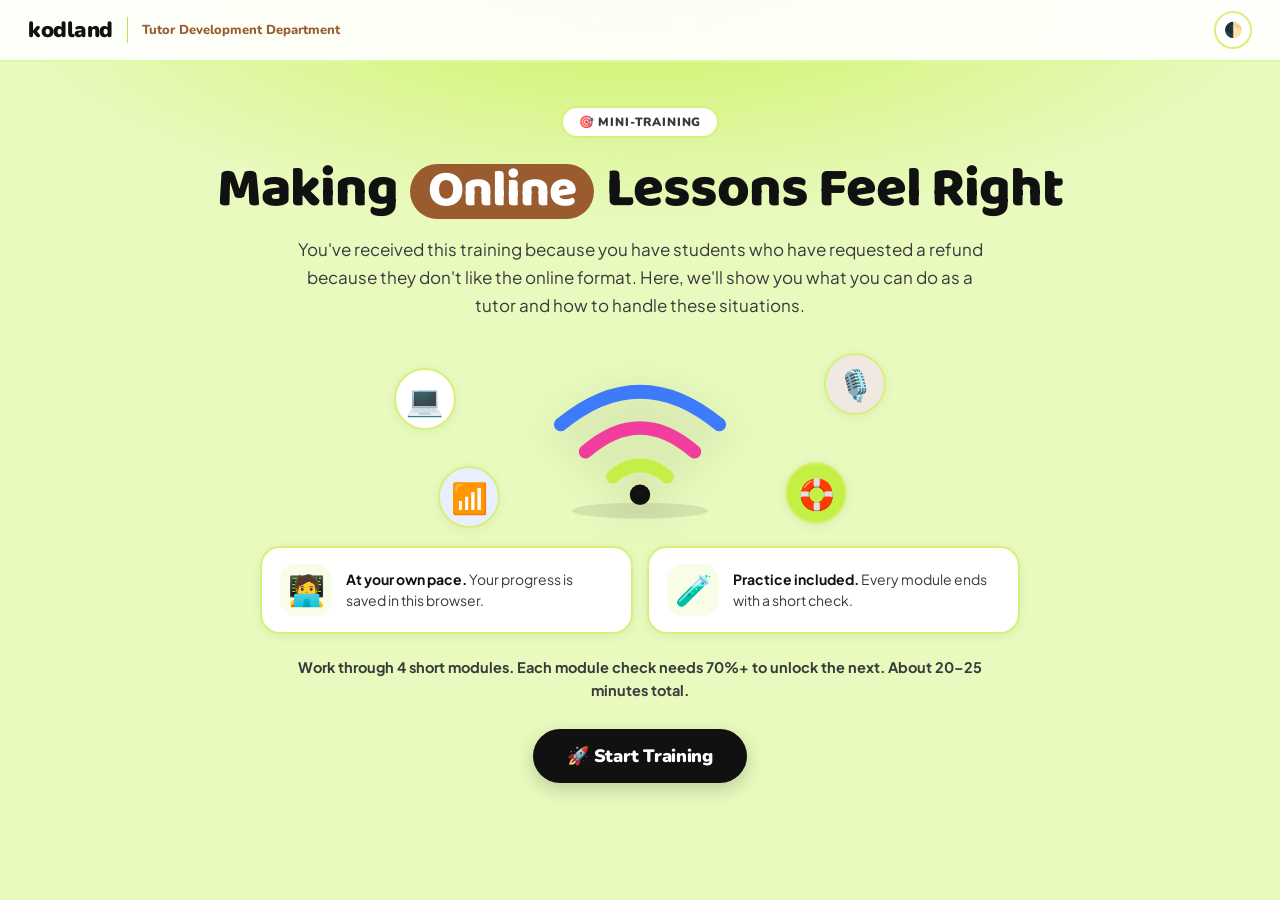
==== commit 54aa686d: "Add files via upload" ====
--- a/index.html
+++ b/index.html
@@ -4,8 +4,11 @@
 <meta charset="UTF-8">
 <meta name="viewport" content="width=device-width, initial-scale=1.0">
 <title>Mini-Training · Online Format — Kodland Tutor Training</title>
-<link href="https://fonts.googleapis.com/css2?family=Baloo+2:wght@600;700;800&family=Inter:wght@400;500;600;700;800&display=swap" rel="stylesheet">
+<link rel="preconnect" href="https://fonts.googleapis.com"><link rel="preconnect" href="https://fonts.gstatic.com" crossorigin>
+<link href="https://fonts.googleapis.com/css2?family=Baloo+2:wght@600;700;800&family=Inter:wght@400;500;600;700;800&family=Nunito:wght@700;800;900&family=Plus+Jakarta+Sans:wght@400;500;600;700;800&display=swap" rel="stylesheet">
 <link rel="stylesheet" href="assets/style.css">
+<link rel="stylesheet" href="assets/theme.css">
+<style>:root,:root[data-theme="dark"]{--pink:#9A5B2E;--pink-d:#7A4521;--coral:#9A5B2E;--coral-d:#7A4521}:root:not([data-theme="dark"]){--pink-l:#F1E8E2}</style>
 </head>
 <body>
 
@@ -26,7 +29,12 @@
       <div class="eyebrow" data-i18n="heroEyebrow"></div>
       <h1 data-i18n-html="heroTitle"></h1>
       <p data-i18n="heroIntro"></p>
-      <div class="card"><p data-i18n="heroWork"></p></div>
+      <div class="hero-art" id="heroArt"></div>
+      <div class="hero-cards">
+        <div class="hcard"><span class="hc-ic">🧑‍💻</span><div data-i18n-html="heroCard1"></div></div>
+        <div class="hcard"><span class="hc-ic">🧪</span><div data-i18n-html="heroCard2"></div></div>
+      </div>
+      <p class="hero-work" data-i18n="heroWork" style="font-size:14.5px;font-weight:700"></p>
       <button class="start-btn" onclick="goDashboard()" data-i18n="startBtn"></button>
     </div>
   </div>
@@ -47,7 +55,8 @@
     </div>
   </nav>
   <div class="msec">
-    <div class="slbl">Your learning path</div>
+    <div class="slbl" data-i18n="pathLabel"></div>
+    <div class="pbar"><b id="pbCount">0/6</b><div class="ptrack"><i id="pbFill"></i></div><span data-i18n="pbLabel"></span></div>
     <div class="grid" id="mgrid"></div>
   </div>
 </div>
@@ -80,7 +89,9 @@
 </div>
 
 
-<script>window.PROG_KEY_OVERRIDE='kl-mt-online_format-progress';</script>
+<canvas id="confetti"></canvas>
+
+<script>window.PROG_KEY_OVERRIDE='kl-mt-online_format-progress'; window.HERO_ART={ill:'wifi',orbs:['💻','🎙️','📶','🛟']};</script>
 <script src="assets/content-en.js"></script>
 <script src="assets/engine.js"></script>
 </body>
--- a/assets/theme.css
+++ b/assets/theme.css
@@ -0,0 +1,361 @@
+/* ==========================================================================
+   Mini_Training_7_Technical_Issues — visual theme (v2)
+   Loaded AFTER style.css. It re-skins the training with the look of the
+   "Kodland TD Core-EM Training" (lime background, pink accent, big emoji,
+   colourful cards, interactive widgets) and adds the new components used by
+   the content: symCards, flipCards, tabsBlock, stepper, chatMock, ill().
+   To go back to the old look, just remove the <link> to this file.
+   ========================================================================== */
+
+:root{
+  --bg:#E8FABD; --bg2:#F4FCD3; --surface:#FFFFFF; --surface2:#F7FDE6;
+  --border:#D8F07A; --line2:#BFE15A; --nav-b:#DDFAA0;
+  --ink:#111111; --ink2:#3A3A3A; --muted:#6B6F7D;
+  --lime:#C4F046; --lime-d:#AEDD2E; --lime-dd:#5E7F07;
+  --pink:#F03D9E; --pink-d:#D4308A; --pink-l:#FFE4F2;
+  --blue:#3E7BFA; --blue-d:#2A63D8; --blue-l:#E8F0FF;
+  --ok:#1FA45A; --ok-l:#E6F8EE; --orange:#F59E0B; --orange-l:#FFF3DC;
+  --red:#E5484D; --red-l:#FFEBEC; --violet:#8B5CF6; --violet-l:#F0EAFF; --yellow:#FFD34D;
+  --coral:#F03D9E; --coral-d:#D4308A;
+  --text:var(--ink); --text2:var(--ink2); --text-muted:var(--muted);
+  --r:20px; --rsm:12px;
+  --shadow:0 2px 12px rgba(0,0,0,.06); --shadow-h:0 10px 30px rgba(0,0,0,.12);
+  --f-disp:'Nunito','Baloo 2',system-ui,'Segoe UI',Arial,sans-serif;
+  --f-body:'Plus Jakarta Sans','Inter',system-ui,'Segoe UI',Arial,sans-serif;
+}
+[data-theme="dark"]{
+  --bg:#10150C; --bg2:#161D10; --surface:#1B2214; --surface2:#222B19;
+  --border:#34421F; --line2:#4B5F2A; --nav-b:#2B3820;
+  --ink:#F2F5EA; --ink2:#C9D1B8; --muted:#97A082;
+  --blue-l:#1D2A47; --pink-l:#3A1A2C; --ok-l:#14301F; --orange-l:#3A2C10; --red-l:#3A1C1E; --violet-l:#2A2144;
+  --shadow:0 2px 12px rgba(0,0,0,.4); --shadow-h:0 10px 30px rgba(0,0,0,.55);
+}
+
+html{scroll-behavior:smooth}
+body{font-family:var(--f-body);background:var(--bg);color:var(--ink);-webkit-font-smoothing:antialiased}
+body::before{content:"";position:fixed;inset:0 0 auto 0;height:520px;background:radial-gradient(ellipse 70% 60% at 50% 0%,rgba(196,240,70,.75),transparent 70%);pointer-events:none;z-index:0}
+[data-theme="dark"] body::before{background:radial-gradient(ellipse 70% 60% at 50% 0%,rgba(120,170,30,.28),transparent 70%)}
+.screen{position:relative;z-index:1}
+h1,h2,h3,h4,.mh1,.rtitle,.start-btn{font-family:var(--f-disp);font-weight:900;letter-spacing:-.02em}
+::selection{background:var(--lime);color:#111}
+
+/* ---------- Nav ---------- */
+.nav{height:62px;background:rgba(255,255,255,.92);border-bottom:2px solid var(--nav-b)}
+[data-theme="dark"] .nav{background:rgba(16,21,12,.9)}
+.logo-mark{font-family:var(--f-disp);font-weight:900;font-size:22px;color:var(--ink);letter-spacing:-.5px}
+.logo-sub{font-family:var(--f-disp);font-weight:800;font-size:13px;color:var(--pink);max-width:none}
+.logo-div{background:var(--line2)}
+.tbtn{background:var(--surface);border:2px solid var(--border);color:var(--ink)}
+.tbtn:hover{background:var(--lime);border-color:var(--lime-d)}
+#ntag{background:var(--lime);color:#111!important;border-radius:999px;padding:6px 13px;font-weight:800!important;font-size:12.5px!important}
+
+/* ---------- Buttons ---------- */
+.start-btn,.ctabtn,.ix-nextbtn,.bdark{font-family:var(--f-disp);background:var(--ink);color:#fff;border-radius:999px;border:0;font-weight:900;transition:transform .15s,background .15s,box-shadow .15s}
+[data-theme="dark"] .start-btn,[data-theme="dark"] .ctabtn,[data-theme="dark"] .ix-nextbtn,[data-theme="dark"] .bdark{background:var(--lime);color:#111}
+.start-btn:hover,.ctabtn:hover,.ix-nextbtn:hover,.bdark:hover{background:var(--pink);color:#fff;transform:translateY(-2px);box-shadow:0 8px 22px rgba(240,61,158,.28)}
+.start-btn{padding:15px 34px;font-size:18px;box-shadow:0 6px 18px rgba(0,0,0,.18)}
+.bline{border:2px solid var(--line2);background:var(--surface);color:var(--ink);border-radius:999px;font-weight:800}
+
+/* ---------- Home / hero ---------- */
+.hero{padding:44px 24px 24px}
+.hero-inner{max-width:880px}
+.eyebrow{background:var(--surface);border:2px solid var(--border);color:var(--ink2);font-family:var(--f-disp);font-weight:900;font-size:12px;letter-spacing:.07em}
+.hero h1{font-size:clamp(34px,5.6vw,56px);line-height:1.06;color:var(--ink)}
+.h-pill{background:var(--pink);color:#fff;border-radius:999px;padding:0 18px;box-decoration-break:clone;-webkit-box-decoration-break:clone}
+.hero p{color:var(--ink2);font-size:17px;line-height:1.65;max-width:700px}
+.hero .card{max-width:640px;margin:0 auto 22px;background:var(--surface);border:2px solid var(--border);border-radius:var(--r);text-align:center}
+.hero-art{position:relative;height:190px;max-width:560px;margin:2px auto 14px;display:flex;align-items:center;justify-content:center}
+.hero-art .ill{width:230px;height:170px;position:relative;z-index:2;filter:drop-shadow(0 10px 18px rgba(0,0,0,.14));animation:floaty 5s ease-in-out infinite}
+.orb{position:absolute;display:flex;align-items:center;justify-content:center;width:62px;height:62px;border-radius:50%;background:var(--surface);border:2px solid var(--border);font-size:30px;box-shadow:var(--shadow);animation:floaty 4.2s ease-in-out infinite}
+.orb.o1{left:6%;top:14%;animation-delay:.2s}.orb.o2{right:6%;top:6%;animation-delay:.9s;background:var(--pink-l)}
+.orb.o3{left:14%;bottom:2%;animation-delay:1.4s;background:var(--blue-l)}.orb.o4{right:13%;bottom:4%;animation-delay:.5s;background:var(--lime)}
+@keyframes floaty{0%,100%{transform:translateY(0)}50%{transform:translateY(-8px)}}
+.hero-cards{display:grid;grid-template-columns:1fr 1fr;gap:14px;max-width:760px;margin:6px auto 22px;text-align:left}
+.hcard{display:flex;gap:14px;align-items:center;background:var(--surface);border:2px solid var(--border);border-radius:var(--r);padding:16px 18px;box-shadow:var(--shadow);font-size:14px;line-height:1.5;color:var(--ink2)}
+.hcard .hc-ic{flex:0 0 auto;font-size:30px;width:52px;height:52px;border-radius:16px;background:var(--surface2);display:flex;align-items:center;justify-content:center}
+.hcard b{color:var(--ink)}
+@media(max-width:700px){.hero-cards{grid-template-columns:1fr}.hero-art{height:160px}.orb{width:50px;height:50px;font-size:24px}}
+
+/* ---------- Dashboard ---------- */
+.msec{max-width:1040px;padding:6px 24px 70px}
+.slbl{font-family:var(--f-disp);font-weight:900;font-size:13px;letter-spacing:.1em;color:var(--pink);margin:14px 0 12px}
+.pbar{display:flex;align-items:center;gap:16px;background:var(--surface);border:2px solid var(--border);border-radius:999px;padding:12px 20px;margin:4px 0 22px;box-shadow:var(--shadow)}
+.pbar b{font-family:var(--f-disp);font-size:20px;font-weight:900}
+.ptrack{flex:1;height:12px;border-radius:999px;background:var(--surface2);border:1px solid var(--border);overflow:hidden}
+.ptrack i{display:block;height:100%;width:0;border-radius:999px;background:linear-gradient(90deg,var(--lime-d),var(--pink));transition:width .8s cubic-bezier(.2,.8,.2,1)}
+.pbar span{font-weight:800;font-size:13px;color:var(--muted);white-space:nowrap}
+.grid{grid-template-columns:repeat(2,1fr);gap:18px}
+@media(max-width:760px){.grid{grid-template-columns:1fr}}
+.mc{position:relative;border:2px solid var(--border);border-top:7px solid var(--mcol,var(--lime-d));border-radius:24px;box-shadow:var(--shadow);background:var(--surface);overflow:hidden}
+.mc-stripe{display:none}
+.mc:hover:not(.locked){transform:translateY(-5px);box-shadow:var(--shadow-h)}
+.mc.locked{background:repeating-linear-gradient(135deg,var(--surface) 0 18px,var(--surface2) 18px 36px);opacity:.78;filter:saturate(.6);cursor:not-allowed}
+.mc-body{padding:20px 22px 20px;position:relative}
+.mc-num{font-family:var(--f-disp);font-size:12px;font-weight:900;letter-spacing:.09em;text-transform:uppercase;color:var(--muted)}
+.mc-em-circle{display:none}
+.mc-big{display:block;font-size:56px;line-height:1;margin:10px 0 8px;transition:transform .25s}
+.mc:hover:not(.locked) .mc-big{transform:scale(1.12) rotate(-6deg)}
+.mc-title{font-family:var(--f-disp);font-weight:900;font-size:22px;margin:2px 0 6px;color:var(--ink)}
+.mc-desc{font-size:13.5px;line-height:1.55;color:var(--ink2);min-height:62px}
+.mc-foot{margin-top:12px}
+.mc.done{border-right-color:var(--ok);border-bottom-color:var(--ok);border-left-color:var(--ok)}
+.mc.done::after{content:"✓";position:absolute;right:16px;top:16px;width:30px;height:30px;border-radius:50%;background:var(--ok);color:#fff;font-weight:900;display:flex;align-items:center;justify-content:center}
+.badge{font-family:var(--f-disp);font-weight:900;border-radius:999px;padding:7px 14px;font-size:12.5px}
+.badge.br{background:var(--ink);color:#fff}
+.badge.bd{background:var(--ok-l);color:var(--ok);border:1px solid var(--ok)}
+.badge.bl{background:var(--surface2);color:var(--muted);border:1px solid var(--border)}
+
+/* ---------- Module page ---------- */
+.rdbar{position:fixed;top:62px;left:0;right:0;height:4px;background:transparent;z-index:90}
+.rdbar i{display:block;height:100%;width:0;background:linear-gradient(90deg,var(--lime-d),var(--pink));border-radius:0 4px 4px 0;transition:width .12s linear}
+.cbody{max-width:1000px;padding:30px 24px 90px}
+.mhead{display:grid;grid-template-columns:1fr auto;gap:18px;align-items:center}
+@media(max-width:760px){.mhead{grid-template-columns:1fr}.mhead-art{display:none}}
+.meyebrow{font-family:var(--f-disp);font-weight:900;font-size:12.5px;letter-spacing:.09em;text-transform:uppercase;color:var(--pink)}
+.mh1{font-size:clamp(30px,4.6vw,46px);line-height:1.08;margin:6px 0 14px}
+.mh1-em{display:inline-block;margin-right:4px;animation:pop .7s cubic-bezier(.2,1.4,.4,1) both}
+@keyframes pop{from{transform:scale(.3) rotate(-20deg);opacity:0}to{transform:scale(1) rotate(0);opacity:1}}
+.mobj-box{background:var(--surface);border:2px solid var(--border);border-left:7px solid var(--lime-d);border-radius:var(--r);box-shadow:var(--shadow);padding:16px 20px}
+.mobj-ic{background:var(--lime);border-radius:14px}
+.mobj-txt strong{color:var(--lime-dd);font-family:var(--f-disp);letter-spacing:.06em;text-transform:uppercase;font-size:12px}
+[data-theme="dark"] .mobj-txt strong{color:var(--lime)}
+.mhead-art .ill{width:210px;height:160px;filter:drop-shadow(0 10px 16px rgba(0,0,0,.12));animation:floaty 5.5s ease-in-out infinite}
+.learn{display:grid;grid-template-columns:repeat(4,1fr);gap:12px;margin:18px 0 14px}
+@media(max-width:860px){.learn{grid-template-columns:repeat(2,1fr)}}
+.lcard{background:var(--surface);border:2px solid var(--border);border-radius:var(--r);padding:14px 15px;box-shadow:var(--shadow);transition:transform .2s}
+.lcard:hover{transform:translateY(-3px)}
+.lcard span{display:block;font-size:30px;margin-bottom:6px}
+.lcard p{font-size:13px;line-height:1.45;color:var(--ink2);font-weight:600}
+.chips{display:flex;flex-wrap:wrap;gap:8px;margin:6px 0 10px}
+.chip{background:var(--surface);border:2px solid var(--border);border-radius:999px;padding:7px 14px;font-size:13px;font-weight:800;color:var(--ink);cursor:pointer;font-family:inherit;transition:all .15s}
+.chip:hover{background:var(--lime);border-color:var(--lime-d);transform:translateY(-1px)}
+.sec{margin-top:44px;scroll-margin-top:84px}
+.sh{display:flex;align-items:center;gap:14px;margin:0 0 16px}
+.se{flex:0 0 auto;width:54px;height:54px;border-radius:16px;background:var(--surface);border:2px solid var(--border);box-shadow:var(--shadow);display:flex;align-items:center;justify-content:center;font-size:30px}
+.sh h2{font-size:clamp(20px,2.6vw,27px);margin:0;white-space:normal}
+.sh::after{content:"";flex:1;height:5px;border-radius:5px;background:linear-gradient(90deg,var(--lime-d),transparent)}
+.reveal{opacity:0;transform:translateY(18px);transition:opacity .55s ease,transform .55s ease}
+.reveal.in{opacity:1;transform:none}
+@media(prefers-reduced-motion:reduce){.reveal{opacity:1;transform:none;transition:none}.hero-art .ill,.orb,.mhead-art .ill,.mh1-em{animation:none}}
+
+/* ---------- Generic cards, tables, lists ---------- */
+.card{background:var(--surface);border:2px solid var(--border);border-radius:var(--r);box-shadow:var(--shadow);padding:18px 20px;line-height:1.65;font-size:15px;color:var(--ink2);margin-bottom:14px}
+.card p+p{margin-top:10px}
+.card h4{font-size:17px;margin-bottom:8px;color:var(--ink)}
+.card strong{color:var(--ink)}
+.tbl-wrap{overflow-x:auto;border-radius:16px;border:2px solid var(--border);margin-top:12px;background:var(--surface)}
+.tbl-wrap table{border-collapse:collapse;width:100%;font-size:13.5px}
+.tbl-wrap th{background:var(--lime);color:#111;font-family:var(--f-disp);font-weight:900;text-align:left;padding:11px 14px}
+.tbl-wrap td{padding:11px 14px;border-top:1px solid var(--border);vertical-align:top;line-height:1.5;color:var(--ink2)}
+.tbl-wrap tr:nth-child(even) td{background:var(--surface2)}
+.three-col{display:grid;grid-template-columns:repeat(3,1fr);gap:14px}
+@media(max-width:820px){.three-col{grid-template-columns:1fr}}
+.three-col .card:nth-child(1){border-top:7px solid #7EA8FF}.three-col .card:nth-child(2){border-top:7px solid #FFB44D}.three-col .card:nth-child(3){border-top:7px solid #B79DF2}
+
+/* callouts */
+.callout{display:flex;gap:14px;align-items:flex-start;border-radius:var(--r);padding:15px 18px;margin:14px 0;border:2px solid var(--border);background:var(--surface);box-shadow:var(--shadow);line-height:1.6;font-size:14.5px;color:var(--ink2)}
+.co-ic{flex:0 0 auto;font-size:26px;width:46px;height:46px;border-radius:14px;display:flex;align-items:center;justify-content:center;background:var(--surface2)}
+.co-body{flex:1}.co-body strong{color:var(--ink)}
+.co-idea{background:var(--blue-l);border-color:#B9D1FF}.co-idea .co-ic{background:#fff}
+.co-ok{background:var(--ok-l);border-color:#8FE3B4}.co-ok .co-ic{background:#fff}
+.co-danger{background:var(--red-l);border-color:#FFB9BC}.co-danger .co-ic{background:#fff}
+.co-warn{background:var(--orange-l);border-color:#F6D58F}.co-warn .co-ic{background:#fff}
+.co-star{background:#FFF9D6;border-color:#F3DD7A}.co-star .co-ic{background:#fff}
+[data-theme="dark"] .co-ic{background:rgba(255,255,255,.08)!important}
+
+/* do / avoid */
+.doavoid{display:grid;grid-template-columns:1fr 1fr;gap:14px;margin:14px 0}
+@media(max-width:760px){.doavoid{grid-template-columns:1fr}}
+.dobox,.avoidbox{border-radius:var(--r);padding:16px 18px;border:2px solid}
+.dobox{background:var(--ok-l);border-color:#8FE3B4}.avoidbox{background:var(--red-l);border-color:#FFB9BC}
+.dobox h5,.avoidbox h5{font-family:var(--f-disp);font-weight:900;font-size:15px;margin-bottom:8px}
+.dobox h5{color:var(--ok)}.avoidbox h5{color:var(--red)}
+.dobox ul,.avoidbox ul{list-style:none;display:flex;flex-direction:column;gap:7px}
+.dobox li,.avoidbox li{display:flex;gap:9px;font-size:13.5px;line-height:1.5;color:var(--ink2)}
+
+/* numbered list */
+.nc-list{display:flex;flex-direction:column;gap:10px;margin:12px 0}
+.nc-row{display:flex;gap:14px;align-items:flex-start;background:var(--surface);border:2px solid var(--border);border-radius:16px;padding:12px 16px;box-shadow:var(--shadow);line-height:1.55;font-size:14.5px;color:var(--ink2)}
+.nc-num{flex:0 0 auto;width:32px;height:32px;border-radius:50%;background:var(--pink);color:#fff;font-family:var(--f-disp);font-weight:900;display:flex;align-items:center;justify-content:center}
+
+/* icon grid */
+.icon-grid{display:grid;grid-template-columns:repeat(auto-fit,minmax(230px,1fr));gap:14px;margin:14px 0}
+.icon-grid.ig4,.icon-grid.ig2{grid-template-columns:repeat(2,1fr)}.icon-grid.ig6{grid-template-columns:repeat(3,1fr)}
+@media(max-width:760px){.icon-grid.ig4,.icon-grid.ig2,.icon-grid.ig6{grid-template-columns:1fr}}
+.icon-grid-item{background:var(--surface);border:2px solid var(--border);border-radius:var(--r);padding:16px;box-shadow:var(--shadow);transition:transform .2s,box-shadow .2s;font-size:14px;line-height:1.55;color:var(--ink2)}
+.icon-grid-item:hover{transform:translateY(-4px);box-shadow:var(--shadow-h)}
+.igi-ic{font-size:34px;width:60px;height:60px;border-radius:18px;background:var(--surface2);display:flex;align-items:center;justify-content:center;margin-bottom:10px}
+.icon-grid-item:nth-child(5n+1) .igi-ic{background:#E8F0FF}.icon-grid-item:nth-child(5n+2) .igi-ic{background:#FFE4F2}.icon-grid-item:nth-child(5n+3) .igi-ic{background:#FFF3DC}.icon-grid-item:nth-child(5n+4) .igi-ic{background:#E6F8EE}.icon-grid-item:nth-child(5n+5) .igi-ic{background:#F0EAFF}
+.igi-txt strong{color:var(--ink)}
+
+/* step flow */
+.step-flow{display:flex;gap:10px;align-items:stretch;margin:16px 0;flex-wrap:wrap}
+.step-box{flex:1 1 180px;background:var(--surface);border:2px solid var(--border);border-radius:var(--r);padding:16px;text-align:center;box-shadow:var(--shadow);transition:transform .2s}
+.step-box:hover{transform:translateY(-3px)}
+.step-ic{font-size:38px;margin-bottom:6px}.step-lbl{font-weight:800;font-size:13.5px;line-height:1.45;color:var(--ink)}
+.step-arrow{align-self:center;font-size:24px;font-weight:900;color:var(--pink);animation:nudge 1.4s ease-in-out infinite}
+@keyframes nudge{0%,100%{transform:translateX(0)}50%{transform:translateX(5px)}}
+@media(max-width:760px){.step-arrow{display:none}}
+
+/* pattern cards */
+.pattern-row{display:grid;grid-template-columns:repeat(3,1fr);gap:14px;margin:14px 0}
+@media(max-width:820px){.pattern-row{grid-template-columns:1fr}}
+.pattern-card{background:var(--surface);border:2px solid var(--border);border-radius:var(--r);padding:18px;box-shadow:var(--shadow);border-top:7px solid var(--lime-d);transition:transform .2s}
+.pattern-card:hover{transform:translateY(-4px)}
+.pattern-card:nth-child(2){border-top-color:#FFC247}.pattern-card:nth-child(3){border-top-color:var(--red)}
+.pattern-ic{font-size:36px}.pattern-title{font-family:var(--f-disp);font-weight:900;font-size:19px;margin:4px 0}
+.pattern-desc{font-size:13.5px;font-weight:700;color:var(--ink);line-height:1.5}.pattern-note{font-size:13px;color:var(--ink2);margin-top:8px;line-height:1.5}
+
+/* big stat */
+.bigstat{display:flex;align-items:center;gap:18px;background:var(--surface);border:2px solid var(--border);border-radius:var(--r);padding:16px 22px;box-shadow:var(--shadow);margin:14px 0}
+.bigstat-num{font-family:var(--f-disp);font-weight:900;font-size:clamp(34px,5vw,52px);color:var(--pink);white-space:nowrap;line-height:1}
+.bigstat-txt{font-size:15px;line-height:1.55;color:var(--ink2)}
+
+/* accordion (details) */
+.acc-item{background:var(--surface);border:2px solid var(--border);border-radius:16px;margin:9px 0;box-shadow:var(--shadow);overflow:hidden;transition:border-color .2s}
+.acc-item[open]{border-color:var(--lime-d)}
+.acc-item summary{list-style:none;cursor:pointer;padding:14px 18px;font-weight:800;font-size:15px;color:var(--ink);display:flex;align-items:center;gap:10px}
+.acc-item summary::-webkit-details-marker{display:none}
+.acc-item summary::after{content:"＋";margin-left:auto;font-weight:900;color:var(--pink);font-size:20px;transition:transform .2s}
+.acc-item[open] summary::after{content:"－"}
+.acc-item[open] summary{background:var(--surface2)}
+.acc-body{padding:4px 18px 16px;font-size:14px;line-height:1.65;color:var(--ink2)}
+.acc-body p{margin-top:8px}.acc-body strong{color:var(--ink)}
+
+/* ---------- NEW: symptom cards (tap to open) ---------- */
+.sym-grid{display:grid;grid-template-columns:repeat(2,1fr);gap:14px;margin:14px 0;align-items:start}
+@media(max-width:820px){.sym-grid{grid-template-columns:1fr}}
+.sym{background:var(--surface);border:2px solid var(--border);border-left:8px solid var(--sc,var(--lime-d));border-radius:var(--r);box-shadow:var(--shadow);overflow:hidden;transition:box-shadow .2s,transform .2s}
+.sym:hover{box-shadow:var(--shadow-h);transform:translateY(-2px)}
+.sym-head{display:flex;gap:14px;align-items:center;padding:15px 16px;cursor:pointer;width:100%;background:none;border:0;text-align:left;font-family:inherit;color:inherit}
+.sym-ic{flex:0 0 auto;width:56px;height:56px;border-radius:16px;font-size:30px;display:flex;align-items:center;justify-content:center;background:var(--sbg,var(--surface2))}
+.sym-t{flex:1;font-family:var(--f-disp);font-weight:900;font-size:16.5px;line-height:1.25;color:var(--ink)}
+.sym-t small{display:block;font-family:var(--f-body);font-weight:700;font-size:12px;color:var(--muted);margin-top:3px}
+.sym-chev{font-size:18px;color:var(--pink);transition:transform .25s;font-weight:900}
+.sym.open .sym-chev{transform:rotate(180deg)}
+.sym-body{display:none;padding:2px 16px 16px;flex-direction:column;gap:9px}
+.sym.open .sym-body{display:flex;animation:drop .3s ease both}
+@keyframes drop{from{opacity:0;transform:translateY(-6px)}to{opacity:1;transform:none}}
+.sr{display:flex;gap:10px;align-items:flex-start;border-radius:14px;padding:10px 12px;font-size:13.5px;line-height:1.55;color:var(--ink2)}
+.sr b.l{flex:0 0 auto;display:inline-flex;align-items:center;gap:5px;font-family:var(--f-disp);font-weight:900;font-size:11.5px;letter-spacing:.04em;text-transform:uppercase;border-radius:999px;padding:3px 10px;white-space:nowrap}
+.sr .x{flex:1}.sr .x em{color:var(--ink)}
+.sr.see{background:var(--blue-l)}.sr.see b.l{background:var(--blue);color:#fff}
+.sr.do{background:var(--ok-l)}.sr.do b.l{background:var(--ok);color:#fff}
+.sr.say{background:var(--violet-l)}.sr.say b.l{background:var(--violet);color:#fff}
+.sr.rep{background:var(--orange-l)}.sr.rep b.l{background:var(--orange);color:#fff}
+.sr.avoid{background:var(--red-l)}.sr.avoid b.l{background:var(--red);color:#fff}
+.sr.tip{background:#FFF9D6}.sr.tip b.l{background:#E0B400;color:#fff}
+[data-theme="dark"] .sr.tip{background:rgba(224,180,0,.15)}
+.sr .x ul{margin:6px 0 0 18px}.sr .x li{margin:3px 0}
+
+/* ---------- NEW: flip cards ---------- */
+.flip-grid{display:grid;grid-template-columns:repeat(auto-fit,minmax(170px,1fr));gap:14px;margin:14px 0}
+.flip-grid.n5{grid-template-columns:repeat(5,1fr)}.flip-grid.n6{grid-template-columns:repeat(3,1fr)}.flip-grid.n4{grid-template-columns:repeat(4,1fr)}
+@media(max-width:900px){.flip-grid.n5,.flip-grid.n6,.flip-grid.n4{grid-template-columns:repeat(2,1fr)}}
+.flip-b{overflow:auto}
+.flip{perspective:900px;height:178px;cursor:pointer;background:none;border:0;padding:0;font-family:inherit;color:inherit}
+.flip-in{position:relative;width:100%;height:100%;transition:transform .55s cubic-bezier(.3,1.3,.5,1);transform-style:preserve-3d}
+.flip.on .flip-in{transform:rotateY(180deg)}
+.flip-f,.flip-b{position:absolute;inset:0;border-radius:var(--r);border:2px solid var(--border);backface-visibility:hidden;-webkit-backface-visibility:hidden;display:flex;flex-direction:column;align-items:center;justify-content:center;text-align:center;padding:14px;box-shadow:var(--shadow)}
+.flip-f{background:var(--surface)}
+.flip-f .fi{font-size:42px}.flip-f .ft{font-family:var(--f-disp);font-weight:900;font-size:16px;margin-top:6px;color:var(--ink)}
+.flip-f .fh{font-size:11.5px;color:var(--muted);margin-top:6px;font-weight:700}
+.flip-b{transform:rotateY(180deg);background:var(--lime);color:#111;font-size:13.5px;line-height:1.5;font-weight:600}
+.flip-b strong{font-family:var(--f-disp)}
+
+/* ---------- NEW: tabs ---------- */
+.tabs{margin:14px 0}
+.tab-bar{display:flex;gap:8px;flex-wrap:wrap;margin-bottom:12px}
+.tab-btn{flex:1 1 140px;display:flex;align-items:center;justify-content:center;gap:8px;background:var(--surface);border:2px solid var(--border);border-radius:999px;padding:11px 16px;font-family:var(--f-disp);font-weight:900;font-size:15px;cursor:pointer;color:var(--ink);transition:all .15s}
+.tab-btn:hover{background:var(--surface2)}
+.tab-btn.on{background:var(--ink);color:#fff;border-color:var(--ink)}
+[data-theme="dark"] .tab-btn.on{background:var(--lime);color:#111;border-color:var(--lime)}
+.tab-panel{display:none}.tab-panel.on{display:block;animation:drop .3s ease both}
+
+/* ---------- NEW: stepper ---------- */
+.stp{display:grid;grid-template-columns:230px 1fr;background:var(--surface);border:2px solid var(--border);border-radius:var(--r);box-shadow:var(--shadow);overflow:hidden;margin:14px 0}
+@media(max-width:760px){.stp{grid-template-columns:1fr}}
+.stp-l{background:linear-gradient(160deg,#DFF7A0,#BFE3FF);display:flex;flex-direction:column;align-items:center;justify-content:center;padding:22px 12px;min-height:220px}
+.stp-l .big{font-size:86px;line-height:1;animation:pop .5s cubic-bezier(.2,1.4,.4,1) both}
+.stp-l .of{margin-top:12px;font-family:var(--f-disp);font-weight:900;font-size:12px;letter-spacing:.08em;background:#fff;border-radius:999px;padding:4px 12px;color:var(--ink)}
+.stp-r{padding:20px 22px;display:flex;flex-direction:column}
+.stp-r h4{font-size:20px;margin-bottom:8px;color:var(--ink)}
+.stp-body{font-size:14.5px;line-height:1.65;color:var(--ink2);flex:1}
+.stp-body ul{margin:8px 0 0 20px}.stp-body li{margin:4px 0}.stp-body strong{color:var(--ink)}
+.stp-nav{display:flex;align-items:center;gap:8px;margin-top:14px}
+.stp-dots{display:flex;gap:7px;flex:1}
+.stp-dot{width:36px;height:36px;border-radius:50%;border:2px solid var(--border);background:var(--surface);cursor:pointer;font-size:16px;font-family:inherit;transition:all .15s}
+.stp-dot.on{background:var(--lime);border-color:var(--lime-d);transform:scale(1.1)}
+.stp-btn{border:2px solid var(--line2);background:var(--surface);border-radius:999px;padding:9px 16px;font-weight:800;cursor:pointer;font-family:inherit;color:var(--ink)}
+.stp-btn.next{background:var(--ink);color:#fff;border-color:var(--ink)}
+.stp-btn:disabled{opacity:.35;cursor:not-allowed}
+.stp-btn:hover:not(:disabled){background:var(--pink);color:#fff;border-color:var(--pink)}
+
+/* ---------- NEW: chat / phone mock ---------- */
+.chat-wrap{display:grid;grid-template-columns:minmax(260px,330px) 1fr;gap:20px;margin:16px 0;align-items:start}
+@media(max-width:820px){.chat-wrap{grid-template-columns:1fr}}
+.phone{background:#1B1F2A;border-radius:34px;padding:12px;box-shadow:var(--shadow-h);max-width:340px;width:100%;margin:0 auto}
+.ph-top{display:flex;align-items:center;gap:10px;background:#0F7A6A;color:#fff;border-radius:22px 22px 0 0;padding:12px 14px}
+.ph-av{width:36px;height:36px;border-radius:50%;background:#fff;display:flex;align-items:center;justify-content:center;font-size:20px}
+.ph-name{font-weight:800;font-size:14px;line-height:1.2}.ph-name small{display:block;font-weight:600;font-size:11px;opacity:.85}
+.ph-body{background:#EDE6DB;min-height:300px;padding:14px 10px;display:flex;flex-direction:column;gap:9px;border-radius:0 0 22px 22px}
+.bub{max-width:86%;padding:9px 12px;border-radius:14px;font-size:13.2px;line-height:1.45;box-shadow:0 1px 2px rgba(0,0,0,.12);animation:drop .35s ease both;color:#1b1b1b}
+.bub.in{background:#fff;align-self:flex-start;border-top-left-radius:4px}
+.bub.out{background:#DCF8C6;align-self:flex-end;border-top-right-radius:4px}
+.bub small{display:block;font-size:10px;color:#777;margin-top:3px;text-align:right}
+.bub.fb{align-self:stretch;max-width:100%;border-radius:12px;font-weight:600;text-align:left}
+.bub.fb.good{background:#D8F8E4;border:2px solid #36B873}.bub.fb.bad{background:#FFE3E4;border:2px solid #E5484D}
+.chat-q h4{font-size:18px;margin-bottom:6px;color:var(--ink)}.chat-q p{font-size:14px;color:var(--ink2);margin-bottom:12px;line-height:1.55}
+.chat-opts{display:flex;flex-direction:column;gap:10px}
+.chat-opt{background:var(--surface);border:2px solid var(--border);border-radius:16px;padding:12px 14px;text-align:left;font-family:inherit;font-size:13.5px;line-height:1.5;color:var(--ink2);cursor:pointer;transition:all .15s}
+.chat-opt:hover:not(:disabled){background:var(--surface2);border-color:var(--lime-d);transform:translateX(3px)}
+.chat-opt b{display:inline-flex;width:24px;height:24px;border-radius:50%;background:var(--ink);color:#fff;font-size:12px;align-items:center;justify-content:center;margin-right:8px}
+.chat-opt.used{opacity:.55}.chat-opt.good,.chat-opt.good:hover{border-color:#36B873!important;background:var(--ok-l)!important;opacity:1}.chat-opt.bad,.chat-opt.bad:hover{border-color:var(--red)!important;background:var(--red-l)!important;opacity:1}
+.chat-opt:disabled{cursor:default}
+.chat-again{margin-top:10px;background:none;border:2px solid var(--line2);border-radius:999px;padding:8px 16px;font-weight:800;font-family:inherit;cursor:pointer;color:var(--ink);display:none}
+
+/* ---------- NEW: timeline "clock" ---------- */
+.rclock{display:grid;grid-template-columns:repeat(4,1fr);gap:0;margin:16px 0;position:relative}
+@media(max-width:820px){.rclock{grid-template-columns:1fr;gap:12px}}
+.rc{position:relative;padding:0 8px;text-align:center}
+.rc::before{content:"";position:absolute;top:30px;left:-50%;width:100%;height:4px;background:var(--lime-d);z-index:0}
+.rc:first-child::before{display:none}
+@media(max-width:820px){.rc::before{display:none}}
+.rc-dot{position:relative;z-index:1;width:62px;height:62px;border-radius:50%;margin:0 auto 10px;background:var(--surface);border:3px solid var(--lime-d);display:flex;align-items:center;justify-content:center;font-size:28px;box-shadow:var(--shadow)}
+.rc-when{font-family:var(--f-disp);font-weight:900;font-size:12px;letter-spacing:.06em;text-transform:uppercase;color:var(--pink)}
+.rc-t{font-weight:800;font-size:14px;color:var(--ink);margin:2px 0}.rc-d{font-size:12.5px;color:var(--ink2);line-height:1.45}
+
+/* ---------- Illustrations ---------- */
+.ill{display:inline-block;line-height:0}
+.ill svg{width:100%;height:100%;display:block}
+
+/* ---------- Simulation embed ---------- */
+.sim-embed-tag{background:var(--pink);font-family:var(--f-disp)}
+.sim-embed iframe{border:2px solid var(--border);border-radius:20px;height:560px}
+@media(max-width:760px){.sim-embed iframe{height:520px}}
+
+/* ---------- Module check ---------- */
+.ix-wrap{background:var(--surface);border:2px solid var(--border);border-radius:24px;box-shadow:var(--shadow);padding:22px 24px;margin-top:34px}
+.ix-badge{background:var(--lime);color:#111;font-family:var(--f-disp);font-weight:900;border-radius:999px;padding:6px 14px;font-size:12.5px}
+.ix-title{font-family:var(--f-disp);font-weight:900;font-size:22px;margin:12px 0 4px;color:var(--ink)}
+.ix-instr{font-size:15px;line-height:1.6;color:var(--ink2);margin-bottom:12px;font-weight:600}
+.ix-bar{height:10px;border-radius:999px;background:var(--surface2);border:1px solid var(--border);overflow:hidden;margin:10px 0 14px}
+.ix-bar i{display:block;height:100%;border-radius:999px;background:linear-gradient(90deg,var(--lime-d),var(--pink));transition:width .5s}
+.ix-card{background:var(--surface);border:2px solid var(--border);border-radius:16px;padding:13px 16px;margin:9px 0;cursor:pointer;font-size:14.5px;line-height:1.5;color:var(--ink2);transition:all .15s}
+.ix-card:hover:not(.locked){background:var(--surface2);border-color:var(--lime-d);transform:translateX(3px)}
+.ix-card.ok,.ix-card.correct{background:var(--ok-l);border-color:var(--ok)}
+.ix-card.bad,.ix-card.wrong{background:var(--red-l);border-color:var(--red)}
+.ix-zones{display:grid;grid-template-columns:repeat(auto-fit,minmax(200px,1fr));gap:10px;margin-top:12px}
+.ix-zone-btn{background:var(--surface);border:2px solid var(--border);border-radius:16px;padding:12px 14px;font-weight:800;font-family:inherit;cursor:pointer;color:var(--ink);transition:all .15s;line-height:1.4}
+.ix-zone-btn:hover:not(:disabled){background:var(--lime);border-color:var(--lime-d);transform:translateY(-2px)}
+.ix-fb{border-radius:16px;padding:13px 16px;margin-top:12px;font-weight:600;line-height:1.55;font-size:14.5px}
+.ix-fb.ok{background:var(--ok-l);border:2px solid var(--ok);color:var(--ink)}.ix-fb.bad{background:var(--red-l);border:2px solid var(--red);color:var(--ink)}
+.ix-progress{margin-top:12px;font-weight:800;font-size:13px;color:var(--muted)}
+
+/* ---------- Results ---------- */
+.rbody{text-align:center;max-width:620px;margin:60px auto;background:var(--surface);border:2px solid var(--border);border-radius:28px;box-shadow:var(--shadow-h);padding:40px 28px}
+.remi{font-size:84px;animation:pop .6s cubic-bezier(.2,1.4,.4,1) both}
+.rtitle{font-size:30px;margin:8px 0}.rpct{font-family:var(--f-disp);font-weight:900;font-size:64px;line-height:1.1}
+.rpct.pass{color:var(--ok)}.rpct.fail{color:var(--red)}
+.rsub{font-size:15.5px;color:var(--ink2);margin:10px 0 22px;line-height:1.6}
+#confetti{position:fixed;inset:0;width:100%;height:100%;pointer-events:none;z-index:9999}
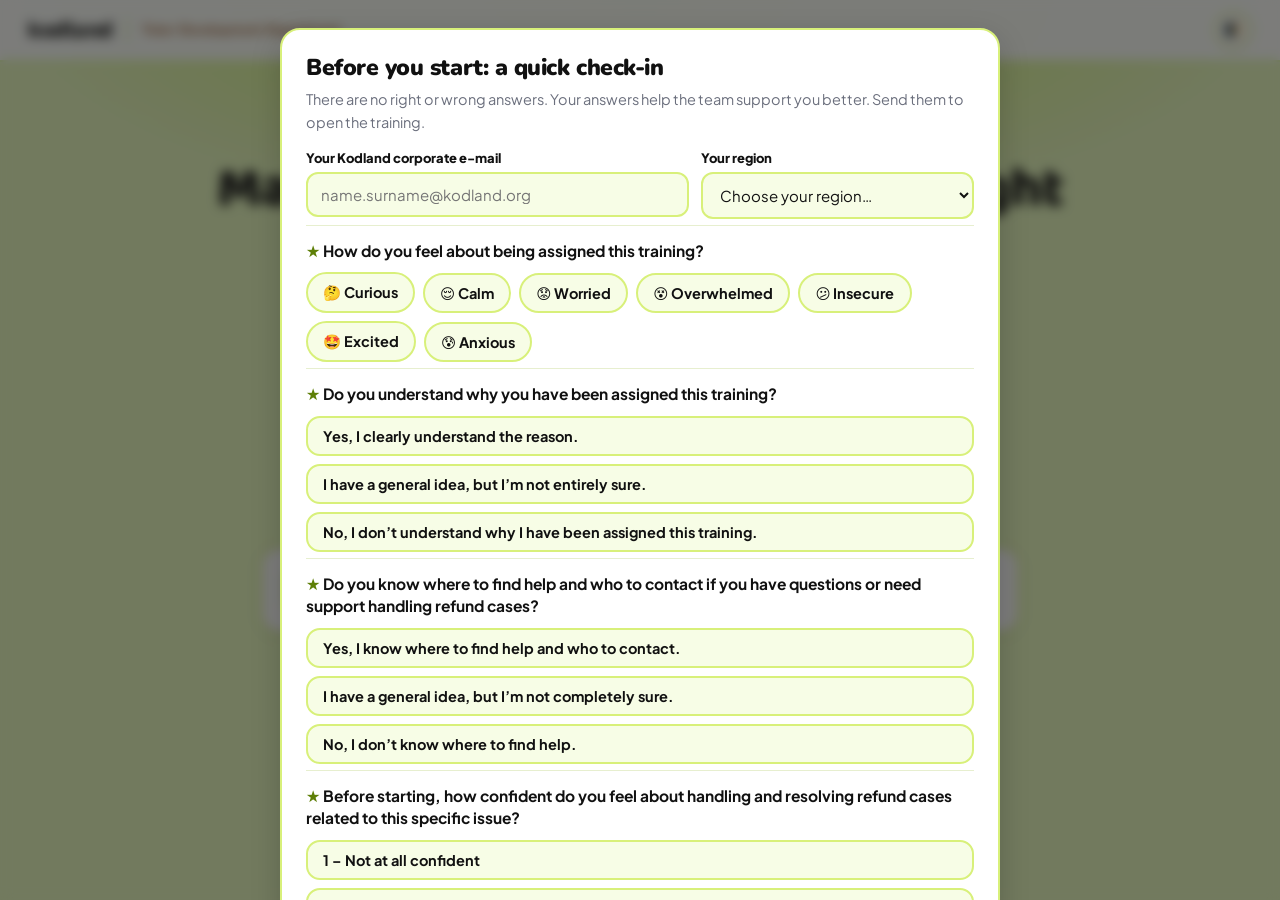
==== commit e947ad33: "Add files via upload" ====
--- a/index.html
+++ b/index.html
@@ -94,5 +94,6 @@
 <script>window.PROG_KEY_OVERRIDE='kl-mt-online_format-progress'; window.HERO_ART={ill:'wifi',orbs:['💻','🎙️','📶','🛟']};</script>
 <script src="assets/content-en.js"></script>
 <script src="assets/engine.js"></script>
+<script src="assets/surveys.js"></script>
 </body>
 </html>
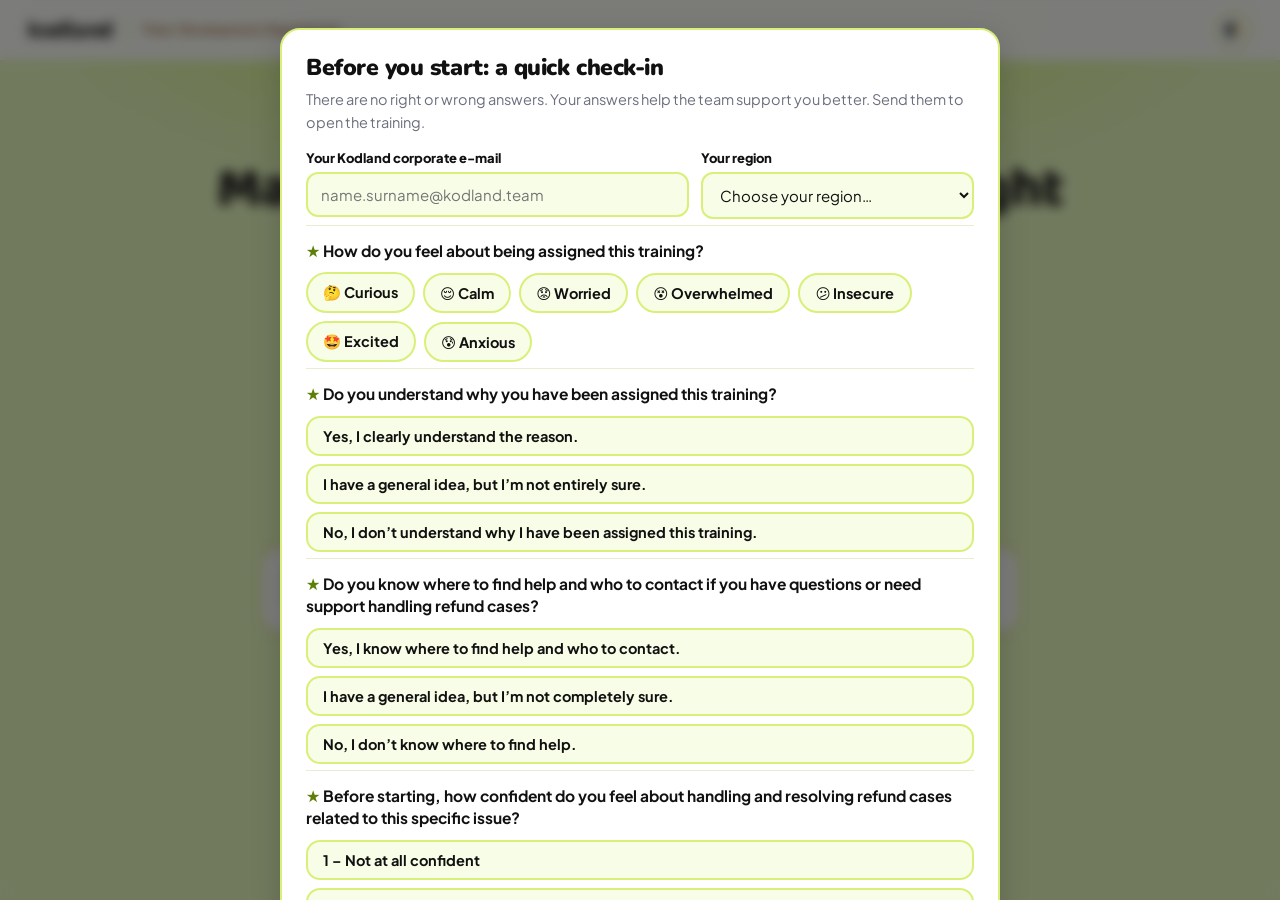
==== commit 361c156f: "Add files via upload" ====
--- a/index.html
+++ b/index.html
@@ -93,7 +93,7 @@
 
 <script>window.PROG_KEY_OVERRIDE='kl-mt-online_format-progress'; window.HERO_ART={ill:'wifi',orbs:['💻','🎙️','📶','🛟']};</script>
 <script src="assets/content-en.js"></script>
+<script src="assets/surveys-v2.js"></script>
 <script src="assets/engine.js"></script>
-<script src="assets/surveys.js"></script>
 </body>
 </html>
